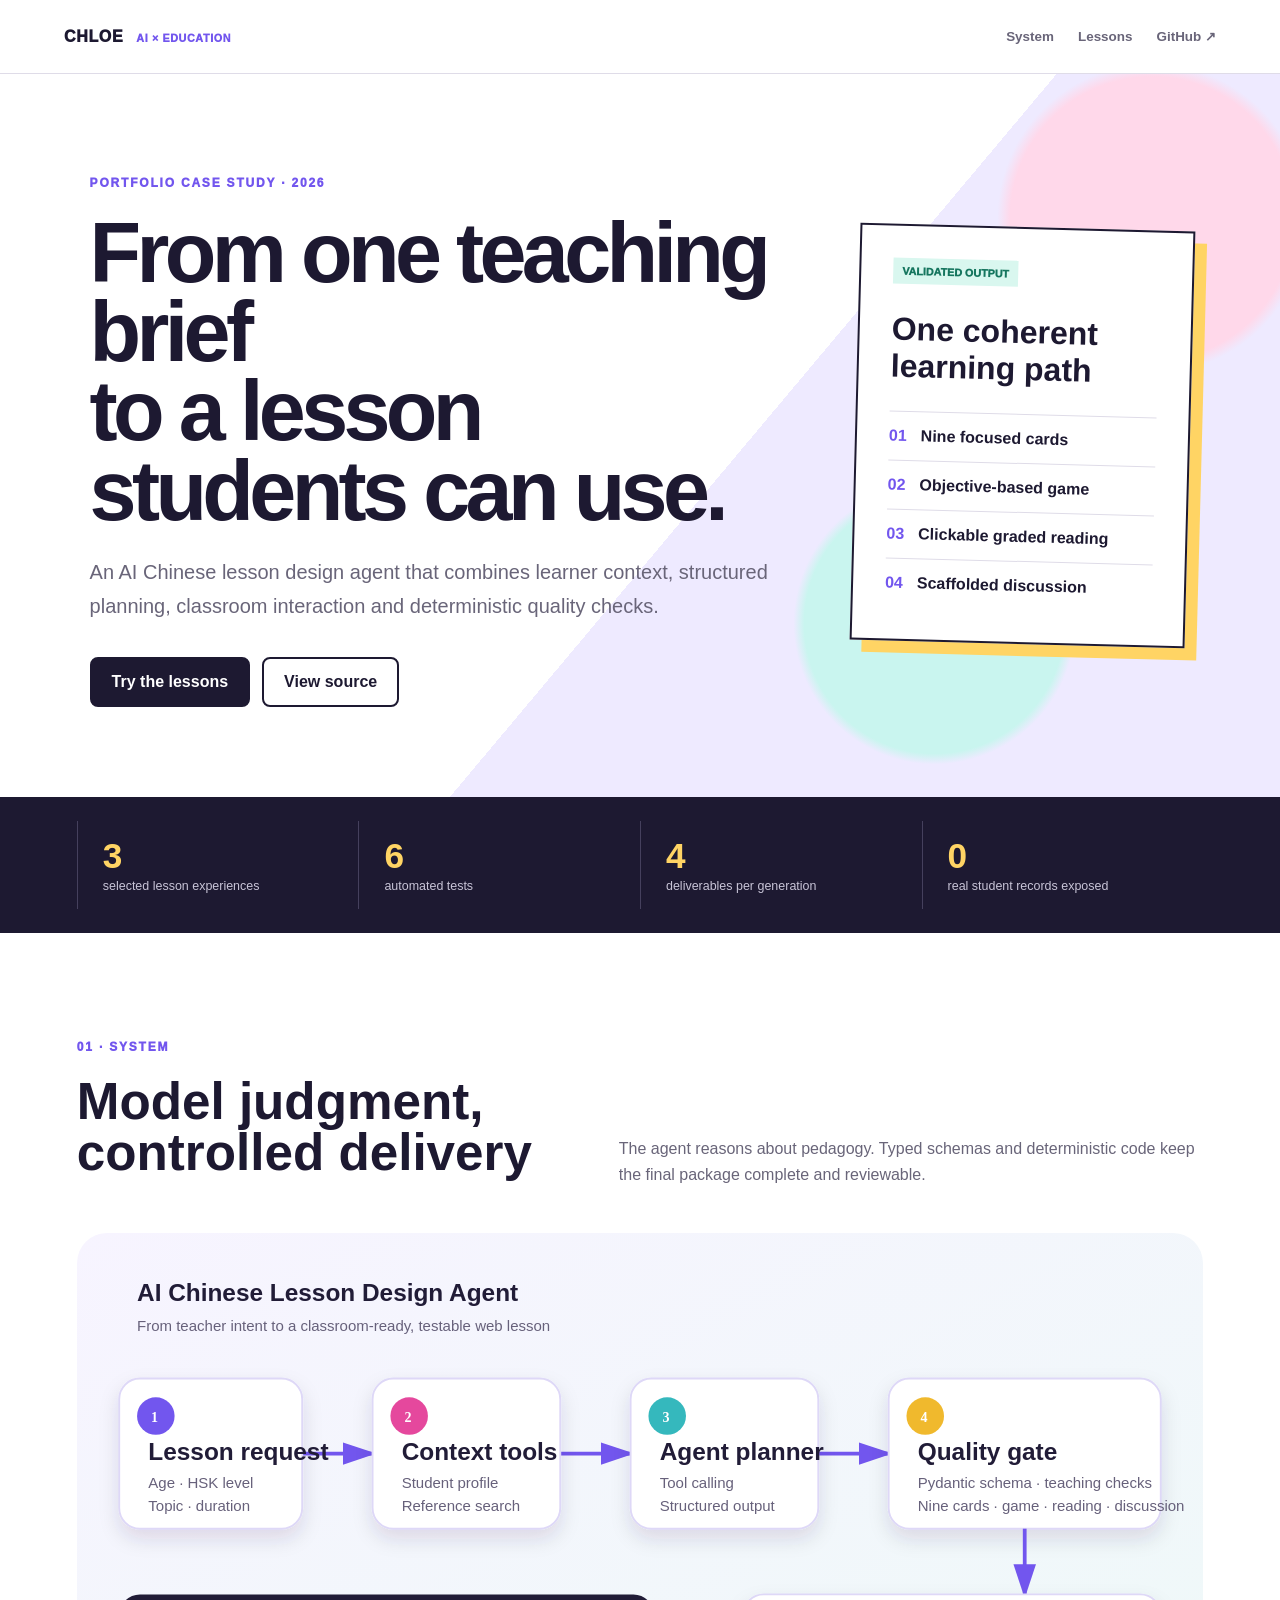
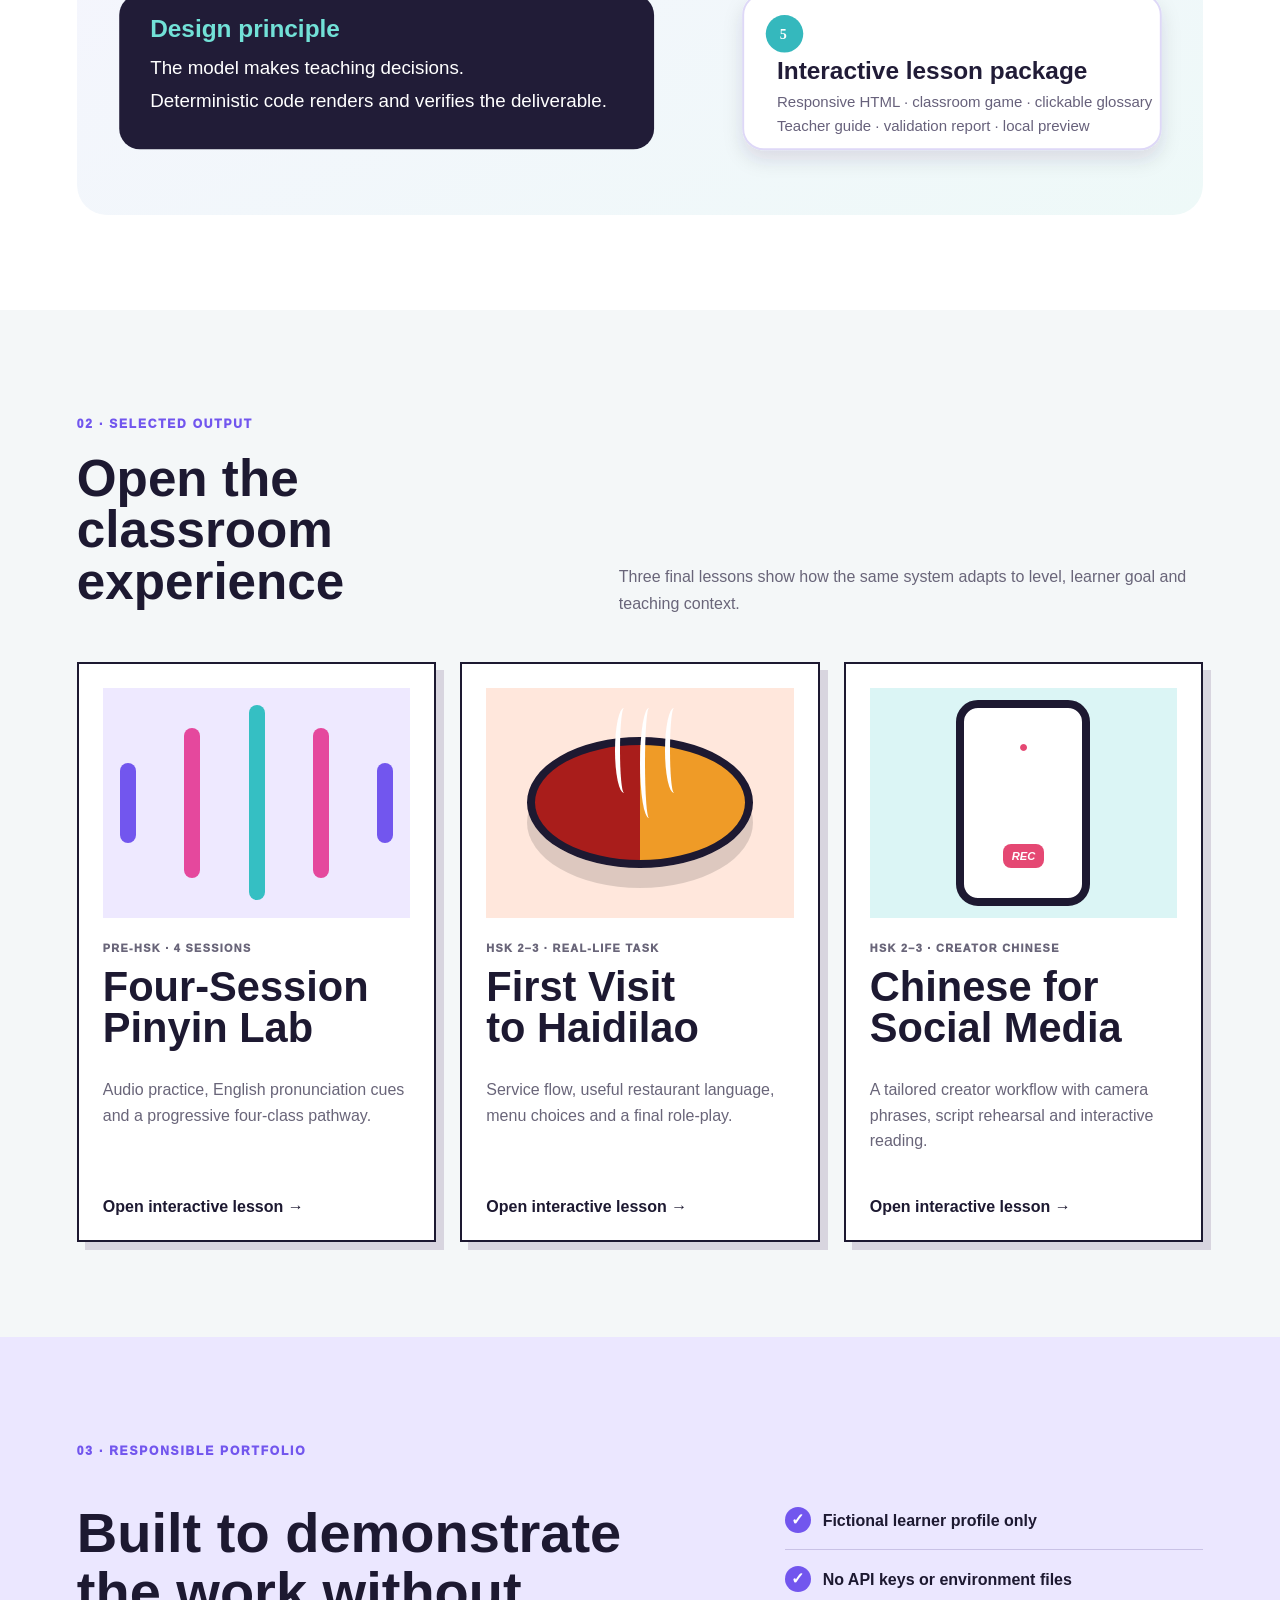
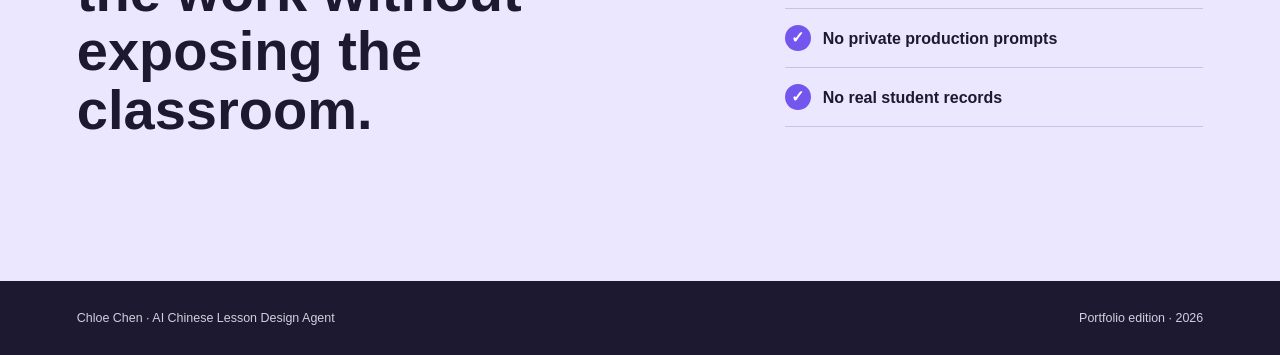
==== index.html @ 4229c824 "Create public AI teaching agent portfolio" ====
<!doctype html>
<html lang="en">
<head>
  <meta charset="utf-8">
  <meta name="viewport" content="width=device-width,initial-scale=1">
  <meta name="description" content="Portfolio for Chloe's AI Chinese Lesson Design Agent">
  <title>Chloe · AI Chinese Lesson Design Agent</title>
  <link rel="stylesheet" href="portfolio.css">
</head>
<body>
  <header class="topbar">
    <a class="brand" href="#top">CHLOE <span>AI × EDUCATION</span></a>
    <nav><a href="#system">System</a><a href="#lessons">Lessons</a><a href="https://github.com/chloe6723/chloe-ai-teaching-agent-portfolio">GitHub ↗</a></nav>
  </header>
  <main id="top">
    <section class="hero">
      <div class="hero-copy">
        <p class="eyebrow">PORTFOLIO CASE STUDY · 2026</p>
        <h1>From one teaching brief<br>to a lesson students can use.</h1>
        <p class="lede">An AI Chinese lesson design agent that combines learner context, structured planning, classroom interaction and deterministic quality checks.</p>
        <div class="actions"><a class="primary" href="#lessons">Try the lessons</a><a class="secondary" href="https://github.com/chloe6723/chloe-ai-teaching-agent-portfolio">View source</a></div>
      </div>
      <aside class="hero-card">
        <span class="status">VALIDATED OUTPUT</span>
        <h2>One coherent learning path</h2>
        <ol><li><b>01</b>Nine focused cards</li><li><b>02</b>Objective-based game</li><li><b>03</b>Clickable graded reading</li><li><b>04</b>Scaffolded discussion</li></ol>
      </aside>
    </section>

    <section class="metrics" aria-label="Project highlights">
      <article><strong>3</strong><span>selected lesson experiences</span></article>
      <article><strong>6</strong><span>automated tests</span></article>
      <article><strong>4</strong><span>deliverables per generation</span></article>
      <article><strong>0</strong><span>real student records exposed</span></article>
    </section>

    <section id="system" class="section system">
      <div class="section-heading"><p>01 · SYSTEM</p><h2>Model judgment, controlled delivery</h2><span>The agent reasons about pedagogy. Typed schemas and deterministic code keep the final package complete and reviewable.</span></div>
      <img src="docs/architecture.svg" alt="Architecture diagram showing request, context tools, agent planner, quality gate and lesson package">
    </section>

    <section id="lessons" class="section">
      <div class="section-heading"><p>02 · SELECTED OUTPUT</p><h2>Open the classroom experience</h2><span>Three final lessons show how the same system adapts to level, learner goal and teaching context.</span></div>
      <div class="lesson-grid">
        <a class="lesson purple" href="lessons/00-pre-hsk/pinyin-four-courses/index.html">
          <div class="visual sound"><i></i><i></i><i></i><i></i><i></i></div>
          <span>PRE-HSK · 4 SESSIONS</span><h3>Four-Session<br>Pinyin Lab</h3><p>Audio practice, English pronunciation cues and a progressive four-class pathway.</p><b>Open interactive lesson →</b>
        </a>
        <a class="lesson red" href="lessons/04-hsk2-3/haidilao-restaurant/index.html">
          <div class="visual pot"><i></i><i></i><i></i></div>
          <span>HSK 2–3 · REAL-LIFE TASK</span><h3>First Visit<br>to Haidilao</h3><p>Service flow, useful restaurant language, menu choices and a final role-play.</p><b>Open interactive lesson →</b>
        </a>
        <a class="lesson blue" href="lessons/04-hsk2-3/social-media-creator/index.html">
          <div class="visual phone"><i>●</i><em>REC</em></div>
          <span>HSK 2–3 · CREATOR CHINESE</span><h3>Chinese for<br>Social Media</h3><p>A tailored creator workflow with camera phrases, script rehearsal and interactive reading.</p><b>Open interactive lesson →</b>
        </a>
      </div>
    </section>

    <section class="section privacy">
      <div><p>03 · RESPONSIBLE PORTFOLIO</p><h2>Built to demonstrate the work without exposing the classroom.</h2></div>
      <ul><li>Fictional learner profile only</li><li>No API keys or environment files</li><li>No private production prompts</li><li>No real student records</li></ul>
    </section>
  </main>
  <footer><span>Chloe Chen · AI Chinese Lesson Design Agent</span><span>Portfolio edition · 2026</span></footer>
</body>
</html>
---- portfolio.css ----
:root{--ink:#1d1931;--muted:#696579;--paper:#fff;--bg:#f4f7f8;--purple:#7256ee;--pink:#e5489d;--cyan:#35bfc3;--yellow:#ffd464;--red:#db3a31;--line:#dfdce8}*{box-sizing:border-box}html{scroll-behavior:smooth}body{margin:0;background:var(--bg);color:var(--ink);font-family:Inter,"Avenir Next","PingFang SC",Arial,sans-serif}.topbar{height:74px;padding:0 clamp(22px,5vw,76px);display:flex;align-items:center;justify-content:space-between;background:#fff;border-bottom:1px solid var(--line);position:sticky;top:0;z-index:20}.brand{font-weight:1000;text-decoration:none;color:var(--ink);letter-spacing:.04em}.brand span{margin-left:8px;color:var(--purple);font-size:.67rem}.topbar nav{display:flex;gap:24px}.topbar nav a{color:var(--muted);text-decoration:none;font-size:.84rem;font-weight:800}.hero{min-height:650px;padding:90px clamp(24px,7vw,110px);display:grid;grid-template-columns:1.35fr .65fr;gap:70px;align-items:center;background:radial-gradient(circle at 90% 20%,#ffd8ea 0 11%,transparent 12%),radial-gradient(circle at 73% 76%,#c9f5ef 0 12%,transparent 13%),linear-gradient(130deg,#fff 0 56%,#eeeaff 56%)}.eyebrow,.section-heading>p,.privacy p{color:var(--purple);letter-spacing:.15em;font-size:.75rem;font-weight:1000}.hero h1{max-width:900px;margin:.28em 0;font-size:clamp(3.3rem,6.6vw,7.3rem);line-height:.94;letter-spacing:-.055em}.lede{max-width:760px;font-size:1.25rem;line-height:1.7;color:var(--muted)}.actions{display:flex;gap:12px;margin-top:34px}.actions a{padding:14px 20px;border:2px solid var(--ink);border-radius:8px;text-decoration:none;font-weight:900}.primary{background:var(--ink);color:#fff}.secondary{background:#fff;color:var(--ink)}.hero-card{background:#fff;padding:32px;border:2px solid var(--ink);box-shadow:12px 12px 0 var(--yellow);transform:rotate(1.5deg)}.status{display:inline-block;padding:7px 9px;background:#d9f7ef;color:#16765f;font-size:.67rem;font-weight:1000}.hero-card h2{font-size:2rem}.hero-card ol{list-style:none;padding:0;margin:24px 0 0}.hero-card li{display:flex;gap:14px;padding:15px 0;border-top:1px solid var(--line);font-weight:800}.hero-card li b{color:var(--purple)}.metrics{display:grid;grid-template-columns:repeat(4,1fr);background:var(--ink);color:#fff;padding:24px clamp(22px,6vw,90px)}.metrics article{padding:15px 25px;border-left:1px solid #45405d}.metrics strong{display:block;font-size:2.2rem;color:var(--yellow)}.metrics span{font-size:.78rem;color:#c8c4d7}.section{padding:95px clamp(22px,6vw,90px)}.section-heading{display:grid;grid-template-columns:1fr 1.2fr;gap:0 55px;margin-bottom:45px}.section-heading p{grid-column:1/-1}.section-heading h2{font-size:clamp(2.4rem,4vw,4.5rem);line-height:1;margin:10px 0}.section-heading span{align-self:end;color:var(--muted);line-height:1.65}.system{background:#fff}.system>img{display:block;width:min(1200px,100%);margin:auto;border-radius:28px}.lesson-grid{display:grid;grid-template-columns:repeat(3,1fr);gap:24px}.lesson{min-height:580px;padding:24px;display:flex;flex-direction:column;background:#fff;border:2px solid var(--ink);text-decoration:none;color:var(--ink);box-shadow:8px 8px 0 #d8d5df;transition:.2s}.lesson:hover{transform:translate(-4px,-4px);box-shadow:12px 12px 0 var(--yellow)}.lesson>span{margin-top:24px;color:var(--muted);font-size:.68rem;font-weight:1000;letter-spacing:.12em}.lesson h3{font-size:2.6rem;line-height:1;margin:12px 0}.lesson p{color:var(--muted);line-height:1.6}.lesson>b{margin-top:auto}.visual{height:230px;position:relative;display:grid;place-items:center;overflow:hidden}.purple .visual{background:#eee9ff}.red .visual{background:#ffe7dc}.blue .visual{background:#dbf5f5}.sound{grid-auto-flow:column;gap:13px}.sound i{display:block;width:16px;height:80px;border-radius:20px;background:var(--purple)}.sound i:nth-child(2),.sound i:nth-child(4){height:150px;background:var(--pink)}.sound i:nth-child(3){height:195px;background:var(--cyan)}.pot:before{content:"";width:210px;height:115px;border:8px solid var(--ink);border-radius:50%;background:linear-gradient(90deg,#a91d1b 50%,#ef9b27 50%);box-shadow:0 20px 0 #0002}.pot i{position:absolute;width:18px;height:85px;border-left:5px solid #fff;border-radius:50%;top:20px}.pot i:nth-child(1){left:42%}.pot i:nth-child(2){left:50%;height:110px}.pot i:nth-child(3){left:58%}.phone:before{content:"";width:118px;height:190px;border:8px solid var(--ink);border-radius:22px;background:#fff}.phone i{position:absolute;top:50px;color:#e54873}.phone em{position:absolute;bottom:50px;background:#e54873;color:#fff;padding:6px 9px;border-radius:8px;font-size:.7rem;font-weight:900}.privacy{display:grid;grid-template-columns:1.2fr .8fr;gap:80px;background:#ebe7ff}.privacy h2{font-size:3.5rem;line-height:1.05}.privacy ul{align-self:center;list-style:none;padding:0}.privacy li{padding:16px 0;border-bottom:1px solid #c9c2e6;font-weight:800}.privacy li:before{content:"✓";display:inline-grid;place-items:center;width:26px;height:26px;margin-right:12px;border-radius:50%;background:var(--purple);color:#fff}footer{display:flex;justify-content:space-between;padding:30px clamp(22px,6vw,90px);background:var(--ink);color:#d3cfdf;font-size:.78rem}@media(max-width:900px){.hero{grid-template-columns:1fr}.metrics{grid-template-columns:repeat(2,1fr)}.section-heading,.privacy{grid-template-columns:1fr}.lesson-grid{grid-template-columns:1fr}.lesson{min-height:500px}.topbar nav a:not(:last-child){display:none}}@media(max-width:560px){.hero{padding-top:55px}.hero h1{font-size:3.5rem}.metrics{grid-template-columns:1fr}.topbar .brand span{display:none}.section{padding:70px 16px}.privacy h2{font-size:2.6rem}footer{display:grid;gap:8px}}
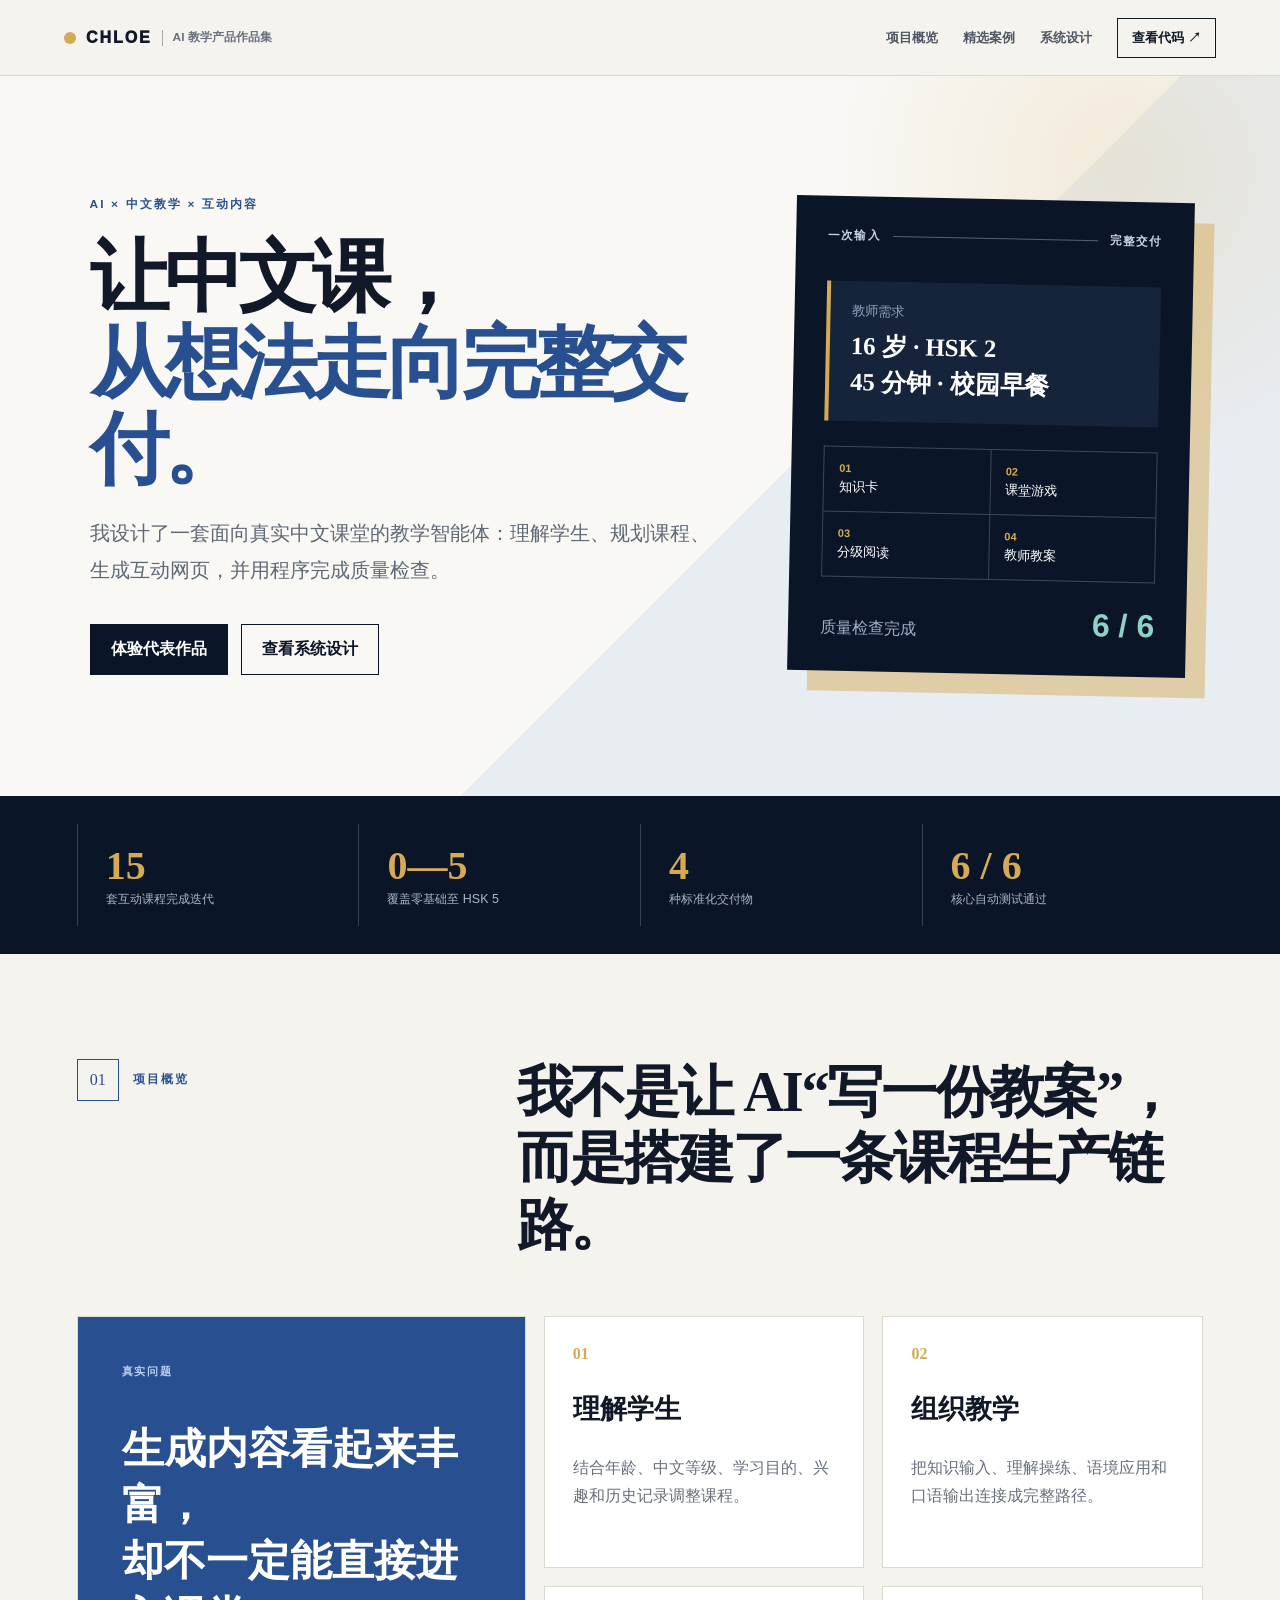
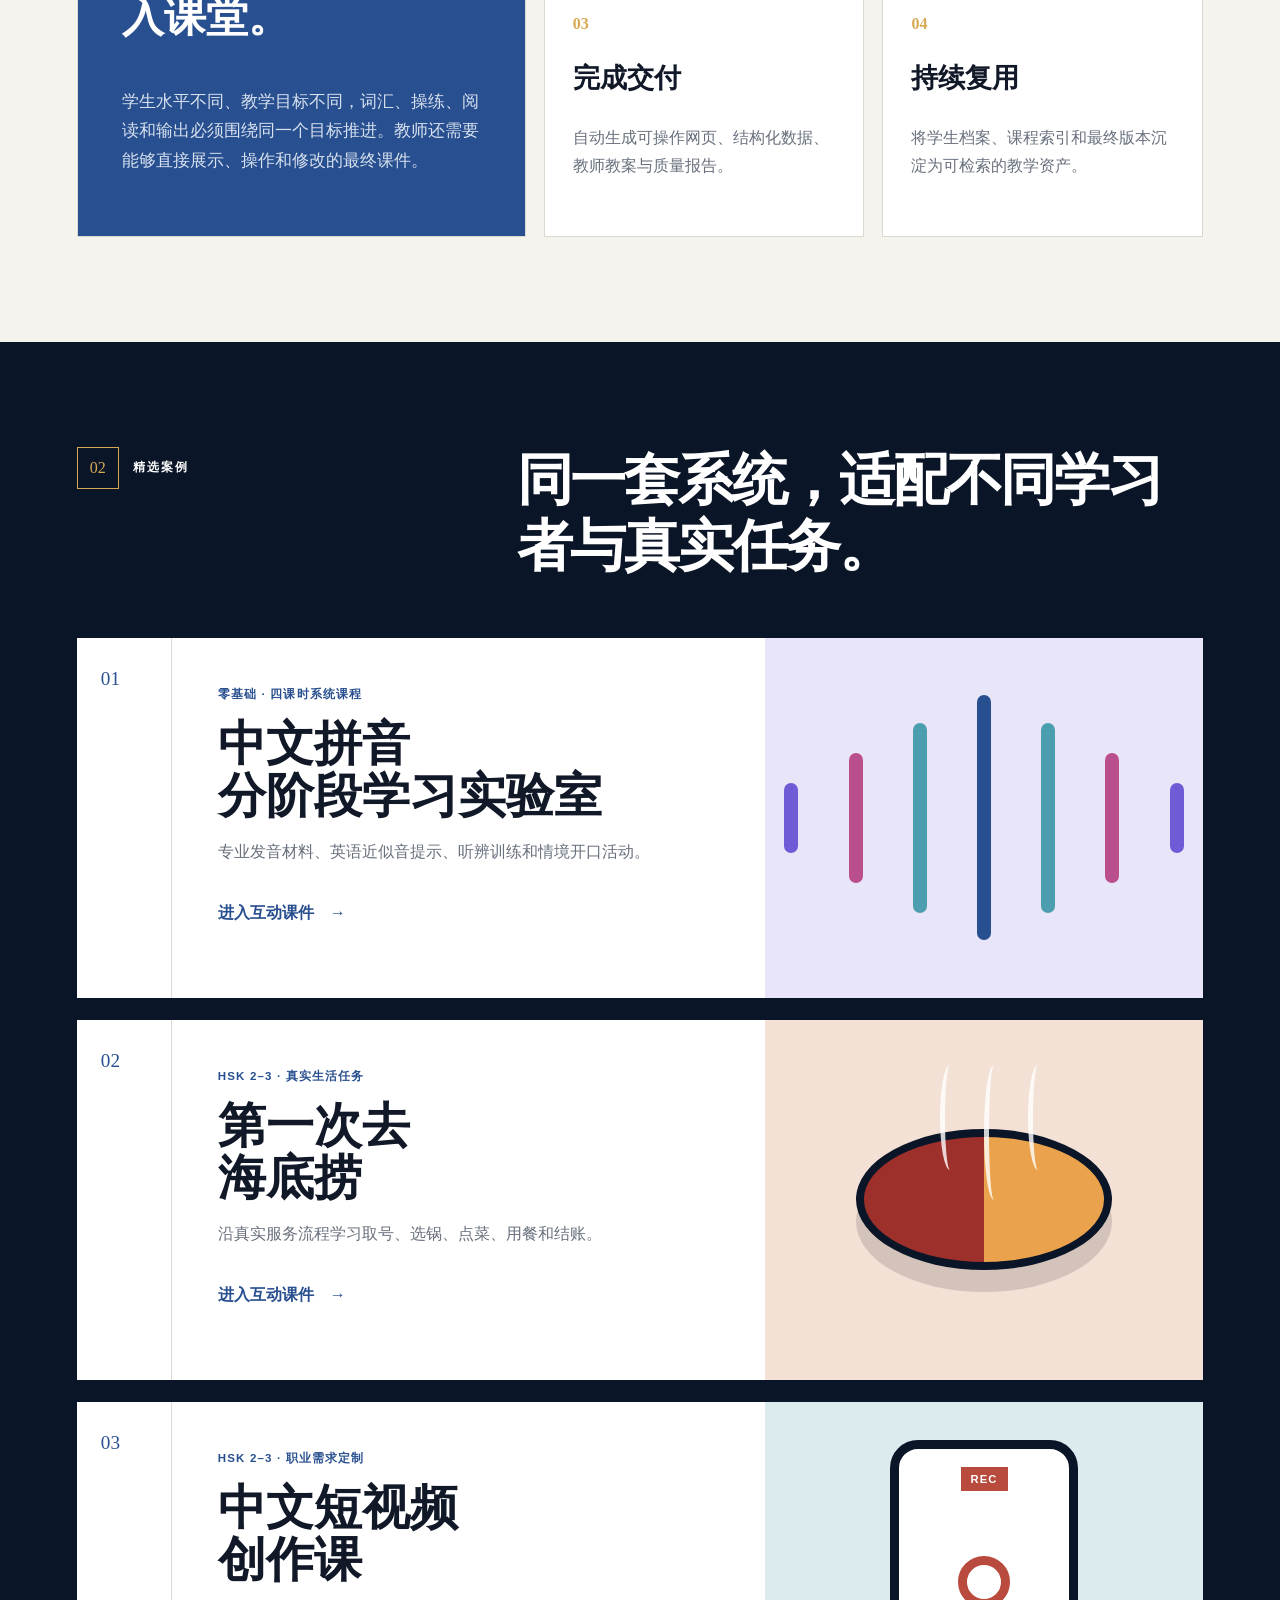
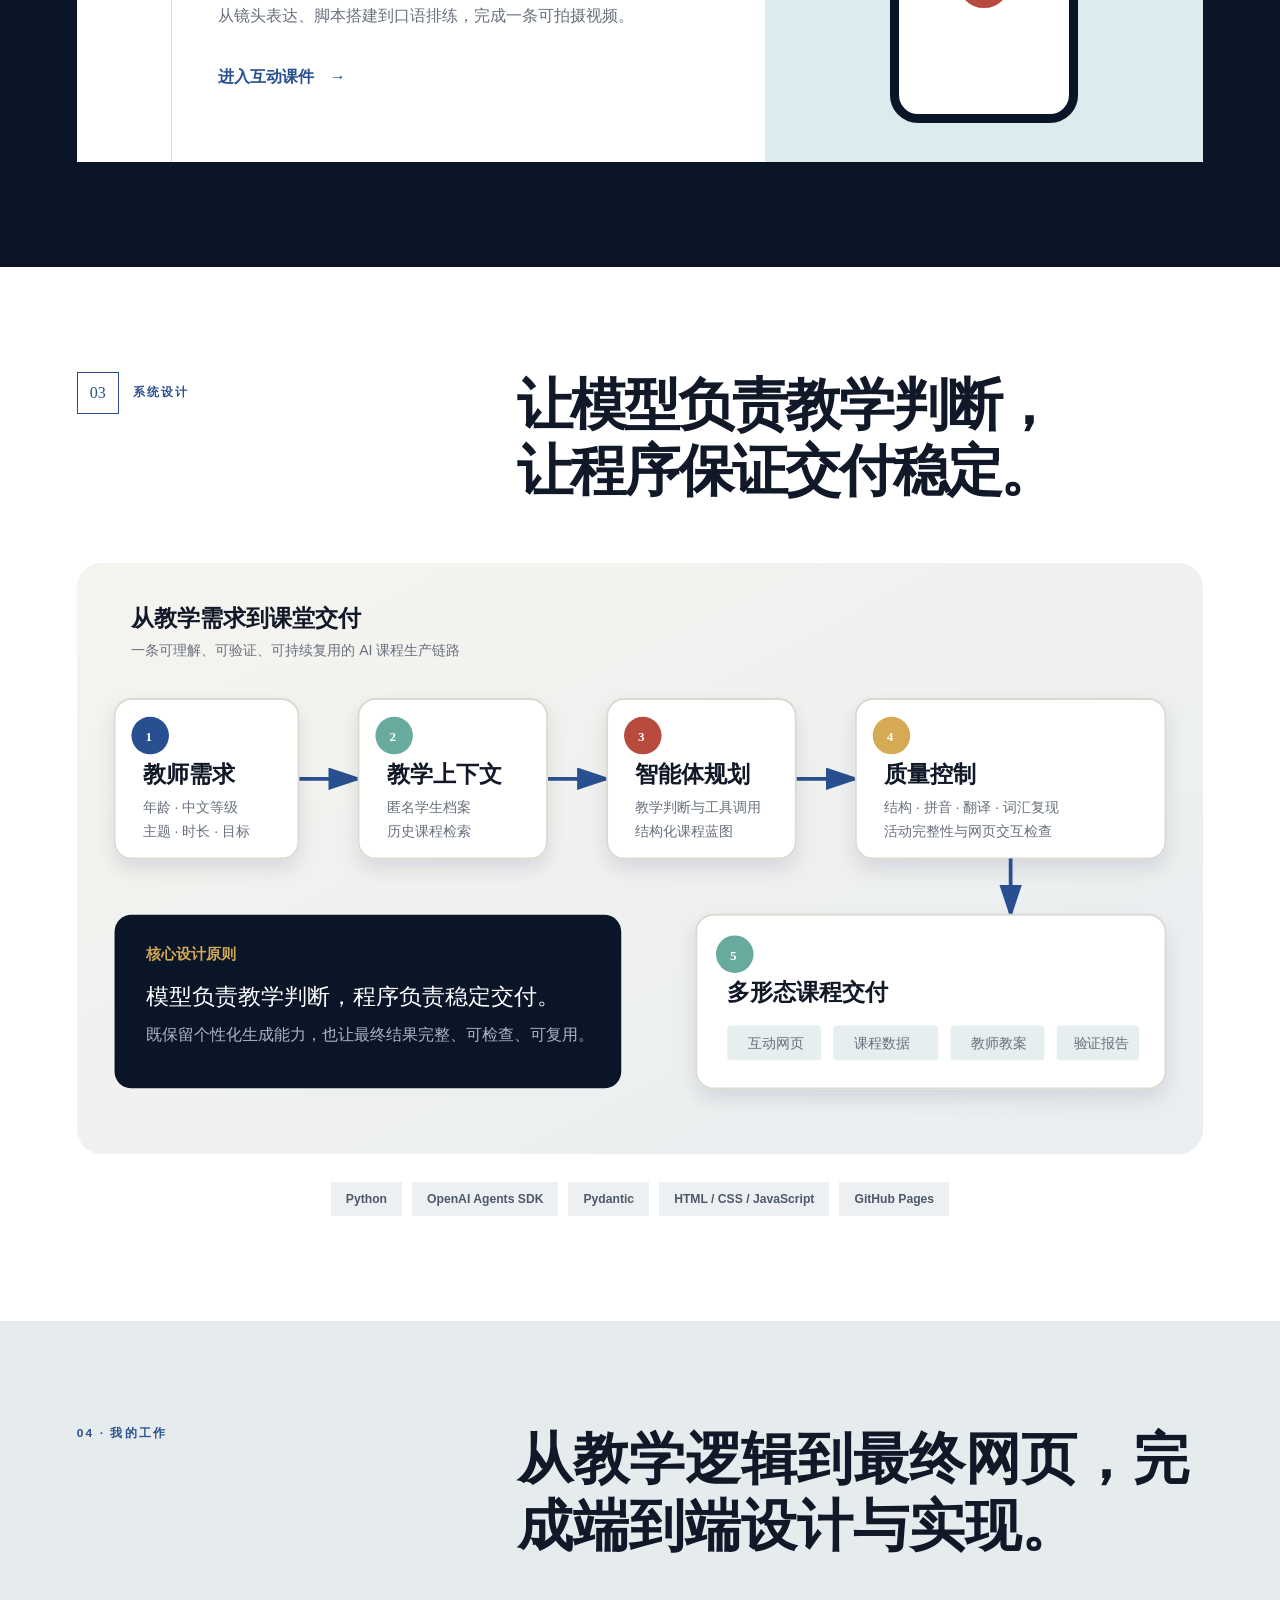
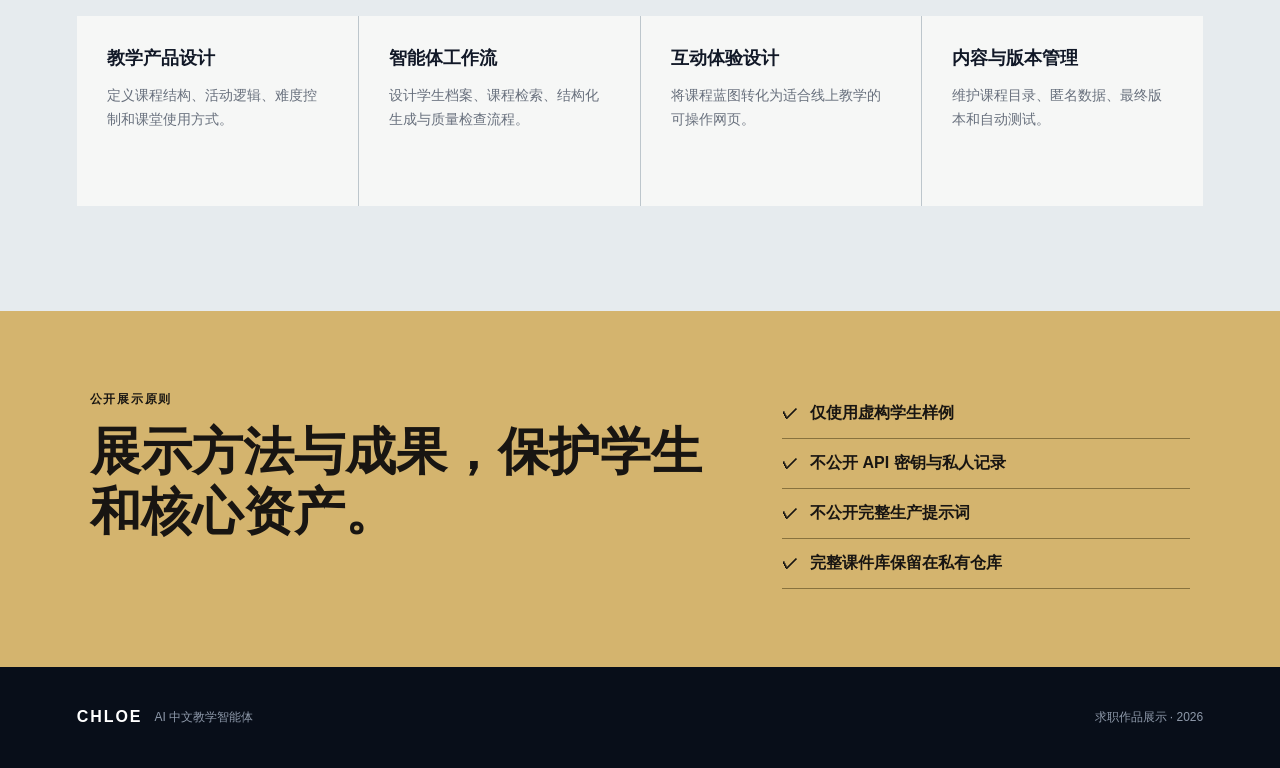
==== commit 8116953b: "Reframe portfolio for Chinese recruiting" ====
--- a/index.html
+++ b/index.html
@@ -1,67 +1,124 @@
 <!doctype html>
-<html lang="en">
+<html lang="zh-CN">
 <head>
   <meta charset="utf-8">
   <meta name="viewport" content="width=device-width,initial-scale=1">
-  <meta name="description" content="Portfolio for Chloe's AI Chinese Lesson Design Agent">
-  <title>Chloe · AI Chinese Lesson Design Agent</title>
+  <meta name="description" content="Chloe 的 AI 中文教学智能体求职作品集">
+  <title>AI 中文教学智能体｜Chloe 项目作品集</title>
   <link rel="stylesheet" href="portfolio.css">
 </head>
 <body>
   <header class="topbar">
-    <a class="brand" href="#top">CHLOE <span>AI × EDUCATION</span></a>
-    <nav><a href="#system">System</a><a href="#lessons">Lessons</a><a href="https://github.com/chloe6723/chloe-ai-teaching-agent-portfolio">GitHub ↗</a></nav>
+    <a class="brand" href="#top"><i></i><span>CHLOE</span><b>AI 教学产品作品集</b></a>
+    <nav>
+      <a href="#overview">项目概览</a>
+      <a href="#cases">精选案例</a>
+      <a href="#system">系统设计</a>
+      <a class="github" href="https://github.com/chloe6723/chloe-ai-teaching-agent-portfolio">查看代码 ↗</a>
+    </nav>
   </header>
+
   <main id="top">
     <section class="hero">
       <div class="hero-copy">
-        <p class="eyebrow">PORTFOLIO CASE STUDY · 2026</p>
-        <h1>From one teaching brief<br>to a lesson students can use.</h1>
-        <p class="lede">An AI Chinese lesson design agent that combines learner context, structured planning, classroom interaction and deterministic quality checks.</p>
-        <div class="actions"><a class="primary" href="#lessons">Try the lessons</a><a class="secondary" href="https://github.com/chloe6723/chloe-ai-teaching-agent-portfolio">View source</a></div>
+        <p class="overline">AI × 中文教学 × 互动内容</p>
+        <h1>让中文课，<br><em>从想法走向完整交付。</em></h1>
+        <p class="lead">我设计了一套面向真实中文课堂的教学智能体：理解学生、规划课程、生成互动网页，并用程序完成质量检查。</p>
+        <div class="hero-actions">
+          <a class="primary" href="#cases">体验代表作品</a>
+          <a class="secondary" href="#system">查看系统设计</a>
+        </div>
       </div>
-      <aside class="hero-card">
-        <span class="status">VALIDATED OUTPUT</span>
-        <h2>One coherent learning path</h2>
-        <ol><li><b>01</b>Nine focused cards</li><li><b>02</b>Objective-based game</li><li><b>03</b>Clickable graded reading</li><li><b>04</b>Scaffolded discussion</li></ol>
-      </aside>
+      <div class="hero-showcase" aria-label="课程生成成果">
+        <div class="showcase-head"><span>一次输入</span><i></i><span>完整交付</span></div>
+        <div class="brief">
+          <small>教师需求</small>
+          <strong>16 岁 · HSK 2<br>45 分钟 · 校园早餐</strong>
+        </div>
+        <div class="delivery-grid">
+          <span><b>01</b>知识卡</span><span><b>02</b>课堂游戏</span>
+          <span><b>03</b>分级阅读</span><span><b>04</b>教师教案</span>
+        </div>
+        <div class="quality"><span>质量检查完成</span><b>6 / 6</b></div>
+      </div>
     </section>
 
-    <section class="metrics" aria-label="Project highlights">
-      <article><strong>3</strong><span>selected lesson experiences</span></article>
-      <article><strong>6</strong><span>automated tests</span></article>
-      <article><strong>4</strong><span>deliverables per generation</span></article>
-      <article><strong>0</strong><span>real student records exposed</span></article>
+    <section class="impact" aria-label="项目成果">
+      <article><strong>15</strong><span>套互动课程完成迭代</span></article>
+      <article><strong>0—5</strong><span>覆盖零基础至 HSK 5</span></article>
+      <article><strong>4</strong><span>种标准化交付物</span></article>
+      <article><strong>6 / 6</strong><span>核心自动测试通过</span></article>
     </section>
 
-    <section id="system" class="section system">
-      <div class="section-heading"><p>01 · SYSTEM</p><h2>Model judgment, controlled delivery</h2><span>The agent reasons about pedagogy. Typed schemas and deterministic code keep the final package complete and reviewable.</span></div>
-      <img src="docs/architecture.svg" alt="Architecture diagram showing request, context tools, agent planner, quality gate and lesson package">
+    <section id="overview" class="section overview">
+      <header class="section-head">
+        <div><span>01</span><p>项目概览</p></div>
+        <h2>我不是让 AI“写一份教案”，<br>而是搭建了一条课程生产链路。</h2>
+      </header>
+      <div class="problem-grid">
+        <article class="problem-main">
+          <span>真实问题</span>
+          <h3>生成内容看起来丰富，<br>却不一定能直接进入课堂。</h3>
+          <p>学生水平不同、教学目标不同，词汇、操练、阅读和输出必须围绕同一个目标推进。教师还需要能够直接展示、操作和修改的最终课件。</p>
+        </article>
+        <article><b>01</b><h3>理解学生</h3><p>结合年龄、中文等级、学习目的、兴趣和历史记录调整课程。</p></article>
+        <article><b>02</b><h3>组织教学</h3><p>把知识输入、理解操练、语境应用和口语输出连接成完整路径。</p></article>
+        <article><b>03</b><h3>完成交付</h3><p>自动生成可操作网页、结构化数据、教师教案与质量报告。</p></article>
+        <article><b>04</b><h3>持续复用</h3><p>将学生档案、课程索引和最终版本沉淀为可检索的教学资产。</p></article>
+      </div>
     </section>
 
-    <section id="lessons" class="section">
-      <div class="section-heading"><p>02 · SELECTED OUTPUT</p><h2>Open the classroom experience</h2><span>Three final lessons show how the same system adapts to level, learner goal and teaching context.</span></div>
-      <div class="lesson-grid">
-        <a class="lesson purple" href="lessons/00-pre-hsk/pinyin-four-courses/index.html">
-          <div class="visual sound"><i></i><i></i><i></i><i></i><i></i></div>
-          <span>PRE-HSK · 4 SESSIONS</span><h3>Four-Session<br>Pinyin Lab</h3><p>Audio practice, English pronunciation cues and a progressive four-class pathway.</p><b>Open interactive lesson →</b>
+    <section id="cases" class="section cases">
+      <header class="section-head light">
+        <div><span>02</span><p>精选案例</p></div>
+        <h2>同一套系统，适配不同学习者与真实任务。</h2>
+      </header>
+      <div class="case-list">
+        <a class="case-card pinyin" href="lessons/00-pre-hsk/pinyin-four-courses/index.html">
+          <div class="case-no">01</div>
+          <div class="case-copy"><span>零基础 · 四课时系统课程</span><h3>中文拼音<br>分阶段学习实验室</h3><p>专业发音材料、英语近似音提示、听辨训练和情境开口活动。</p><b>进入互动课件　→</b></div>
+          <div class="case-art waves"><i></i><i></i><i></i><i></i><i></i><i></i><i></i></div>
         </a>
-        <a class="lesson red" href="lessons/04-hsk2-3/haidilao-restaurant/index.html">
-          <div class="visual pot"><i></i><i></i><i></i></div>
-          <span>HSK 2–3 · REAL-LIFE TASK</span><h3>First Visit<br>to Haidilao</h3><p>Service flow, useful restaurant language, menu choices and a final role-play.</p><b>Open interactive lesson →</b>
+        <a class="case-card hotpot" href="lessons/04-hsk2-3/haidilao-restaurant/index.html">
+          <div class="case-no">02</div>
+          <div class="case-copy"><span>HSK 2–3 · 真实生活任务</span><h3>第一次去<br>海底捞</h3><p>沿真实服务流程学习取号、选锅、点菜、用餐和结账。</p><b>进入互动课件　→</b></div>
+          <div class="case-art bowl"><i></i><i></i><i></i></div>
         </a>
-        <a class="lesson blue" href="lessons/04-hsk2-3/social-media-creator/index.html">
-          <div class="visual phone"><i>●</i><em>REC</em></div>
-          <span>HSK 2–3 · CREATOR CHINESE</span><h3>Chinese for<br>Social Media</h3><p>A tailored creator workflow with camera phrases, script rehearsal and interactive reading.</p><b>Open interactive lesson →</b>
+        <a class="case-card creator" href="lessons/04-hsk2-3/social-media-creator/index.html">
+          <div class="case-no">03</div>
+          <div class="case-copy"><span>HSK 2–3 · 职业需求定制</span><h3>中文短视频<br>创作课</h3><p>从镜头表达、脚本搭建到口语排练，完成一条可拍摄视频。</p><b>进入互动课件　→</b></div>
+          <div class="case-art camera"><span>REC</span><i></i></div>
         </a>
       </div>
     </section>
 
-    <section class="section privacy">
-      <div><p>03 · RESPONSIBLE PORTFOLIO</p><h2>Built to demonstrate the work without exposing the classroom.</h2></div>
-      <ul><li>Fictional learner profile only</li><li>No API keys or environment files</li><li>No private production prompts</li><li>No real student records</li></ul>
+    <section id="system" class="section system">
+      <header class="section-head">
+        <div><span>03</span><p>系统设计</p></div>
+        <h2>让模型负责教学判断，<br>让程序保证交付稳定。</h2>
+      </header>
+      <img src="docs/architecture.svg" alt="AI 中文教学智能体系统架构图">
+      <div class="tech-row">
+        <span>Python</span><span>OpenAI Agents SDK</span><span>Pydantic</span><span>HTML / CSS / JavaScript</span><span>GitHub Pages</span>
+      </div>
+    </section>
+
+    <section class="section role">
+      <header><span>04 · 我的工作</span><h2>从教学逻辑到最终网页，完成端到端设计与实现。</h2></header>
+      <div class="role-grid">
+        <article><b>教学产品设计</b><p>定义课程结构、活动逻辑、难度控制和课堂使用方式。</p></article>
+        <article><b>智能体工作流</b><p>设计学生档案、课程检索、结构化生成与质量检查流程。</p></article>
+        <article><b>互动体验设计</b><p>将课程蓝图转化为适合线上教学的可操作网页。</p></article>
+        <article><b>内容与版本管理</b><p>维护课程目录、匿名数据、最终版本和自动测试。</p></article>
+      </div>
+    </section>
+
+    <section class="privacy">
+      <div><span>公开展示原则</span><h2>展示方法与成果，保护学生和核心资产。</h2></div>
+      <ul><li>仅使用虚构学生样例</li><li>不公开 API 密钥与私人记录</li><li>不公开完整生产提示词</li><li>完整课件库保留在私有仓库</li></ul>
     </section>
   </main>
-  <footer><span>Chloe Chen · AI Chinese Lesson Design Agent</span><span>Portfolio edition · 2026</span></footer>
+
+  <footer><div><b>CHLOE</b><span>AI 中文教学智能体</span></div><p>求职作品展示 · 2026</p></footer>
 </body>
 </html>
--- a/portfolio.css
+++ b/portfolio.css
@@ -1 +1 @@
-:root{--ink:#1d1931;--muted:#696579;--paper:#fff;--bg:#f4f7f8;--purple:#7256ee;--pink:#e5489d;--cyan:#35bfc3;--yellow:#ffd464;--red:#db3a31;--line:#dfdce8}*{box-sizing:border-box}html{scroll-behavior:smooth}body{margin:0;background:var(--bg);color:var(--ink);font-family:Inter,"Avenir Next","PingFang SC",Arial,sans-serif}.topbar{height:74px;padding:0 clamp(22px,5vw,76px);display:flex;align-items:center;justify-content:space-between;background:#fff;border-bottom:1px solid var(--line);position:sticky;top:0;z-index:20}.brand{font-weight:1000;text-decoration:none;color:var(--ink);letter-spacing:.04em}.brand span{margin-left:8px;color:var(--purple);font-size:.67rem}.topbar nav{display:flex;gap:24px}.topbar nav a{color:var(--muted);text-decoration:none;font-size:.84rem;font-weight:800}.hero{min-height:650px;padding:90px clamp(24px,7vw,110px);display:grid;grid-template-columns:1.35fr .65fr;gap:70px;align-items:center;background:radial-gradient(circle at 90% 20%,#ffd8ea 0 11%,transparent 12%),radial-gradient(circle at 73% 76%,#c9f5ef 0 12%,transparent 13%),linear-gradient(130deg,#fff 0 56%,#eeeaff 56%)}.eyebrow,.section-heading>p,.privacy p{color:var(--purple);letter-spacing:.15em;font-size:.75rem;font-weight:1000}.hero h1{max-width:900px;margin:.28em 0;font-size:clamp(3.3rem,6.6vw,7.3rem);line-height:.94;letter-spacing:-.055em}.lede{max-width:760px;font-size:1.25rem;line-height:1.7;color:var(--muted)}.actions{display:flex;gap:12px;margin-top:34px}.actions a{padding:14px 20px;border:2px solid var(--ink);border-radius:8px;text-decoration:none;font-weight:900}.primary{background:var(--ink);color:#fff}.secondary{background:#fff;color:var(--ink)}.hero-card{background:#fff;padding:32px;border:2px solid var(--ink);box-shadow:12px 12px 0 var(--yellow);transform:rotate(1.5deg)}.status{display:inline-block;padding:7px 9px;background:#d9f7ef;color:#16765f;font-size:.67rem;font-weight:1000}.hero-card h2{font-size:2rem}.hero-card ol{list-style:none;padding:0;margin:24px 0 0}.hero-card li{display:flex;gap:14px;padding:15px 0;border-top:1px solid var(--line);font-weight:800}.hero-card li b{color:var(--purple)}.metrics{display:grid;grid-template-columns:repeat(4,1fr);background:var(--ink);color:#fff;padding:24px clamp(22px,6vw,90px)}.metrics article{padding:15px 25px;border-left:1px solid #45405d}.metrics strong{display:block;font-size:2.2rem;color:var(--yellow)}.metrics span{font-size:.78rem;color:#c8c4d7}.section{padding:95px clamp(22px,6vw,90px)}.section-heading{display:grid;grid-template-columns:1fr 1.2fr;gap:0 55px;margin-bottom:45px}.section-heading p{grid-column:1/-1}.section-heading h2{font-size:clamp(2.4rem,4vw,4.5rem);line-height:1;margin:10px 0}.section-heading span{align-self:end;color:var(--muted);line-height:1.65}.system{background:#fff}.system>img{display:block;width:min(1200px,100%);margin:auto;border-radius:28px}.lesson-grid{display:grid;grid-template-columns:repeat(3,1fr);gap:24px}.lesson{min-height:580px;padding:24px;display:flex;flex-direction:column;background:#fff;border:2px solid var(--ink);text-decoration:none;color:var(--ink);box-shadow:8px 8px 0 #d8d5df;transition:.2s}.lesson:hover{transform:translate(-4px,-4px);box-shadow:12px 12px 0 var(--yellow)}.lesson>span{margin-top:24px;color:var(--muted);font-size:.68rem;font-weight:1000;letter-spacing:.12em}.lesson h3{font-size:2.6rem;line-height:1;margin:12px 0}.lesson p{color:var(--muted);line-height:1.6}.lesson>b{margin-top:auto}.visual{height:230px;position:relative;display:grid;place-items:center;overflow:hidden}.purple .visual{background:#eee9ff}.red .visual{background:#ffe7dc}.blue .visual{background:#dbf5f5}.sound{grid-auto-flow:column;gap:13px}.sound i{display:block;width:16px;height:80px;border-radius:20px;background:var(--purple)}.sound i:nth-child(2),.sound i:nth-child(4){height:150px;background:var(--pink)}.sound i:nth-child(3){height:195px;background:var(--cyan)}.pot:before{content:"";width:210px;height:115px;border:8px solid var(--ink);border-radius:50%;background:linear-gradient(90deg,#a91d1b 50%,#ef9b27 50%);box-shadow:0 20px 0 #0002}.pot i{position:absolute;width:18px;height:85px;border-left:5px solid #fff;border-radius:50%;top:20px}.pot i:nth-child(1){left:42%}.pot i:nth-child(2){left:50%;height:110px}.pot i:nth-child(3){left:58%}.phone:before{content:"";width:118px;height:190px;border:8px solid var(--ink);border-radius:22px;background:#fff}.phone i{position:absolute;top:50px;color:#e54873}.phone em{position:absolute;bottom:50px;background:#e54873;color:#fff;padding:6px 9px;border-radius:8px;font-size:.7rem;font-weight:900}.privacy{display:grid;grid-template-columns:1.2fr .8fr;gap:80px;background:#ebe7ff}.privacy h2{font-size:3.5rem;line-height:1.05}.privacy ul{align-self:center;list-style:none;padding:0}.privacy li{padding:16px 0;border-bottom:1px solid #c9c2e6;font-weight:800}.privacy li:before{content:"✓";display:inline-grid;place-items:center;width:26px;height:26px;margin-right:12px;border-radius:50%;background:var(--purple);color:#fff}footer{display:flex;justify-content:space-between;padding:30px clamp(22px,6vw,90px);background:var(--ink);color:#d3cfdf;font-size:.78rem}@media(max-width:900px){.hero{grid-template-columns:1fr}.metrics{grid-template-columns:repeat(2,1fr)}.section-heading,.privacy{grid-template-columns:1fr}.lesson-grid{grid-template-columns:1fr}.lesson{min-height:500px}.topbar nav a:not(:last-child){display:none}}@media(max-width:560px){.hero{padding-top:55px}.hero h1{font-size:3.5rem}.metrics{grid-template-columns:1fr}.topbar .brand span{display:none}.section{padding:70px 16px}.privacy h2{font-size:2.6rem}footer{display:grid;gap:8px}}
+:root{--ink:#111827;--navy:#0b1528;--blue:#284f8f;--paper:#f5f3ee;--white:#fff;--gold:#d6aa55;--jade:#69aa9f;--red:#b84a3e;--muted:#68707d;--line:#dcd9d1}*{box-sizing:border-box}html{scroll-behavior:smooth}body{margin:0;background:var(--paper);color:var(--ink);font-family:Inter,"Avenir Next","PingFang SC","Microsoft YaHei",sans-serif}.topbar{height:76px;padding:0 clamp(22px,5vw,76px);display:flex;align-items:center;justify-content:space-between;background:rgba(245,243,238,.94);border-bottom:1px solid var(--line);backdrop-filter:blur(14px);position:sticky;top:0;z-index:30}.brand{display:flex;align-items:center;gap:10px;color:var(--ink);text-decoration:none}.brand i{width:12px;height:12px;border-radius:50%;background:var(--gold)}.brand span{font-weight:1000;letter-spacing:.12em}.brand b{padding-left:10px;border-left:1px solid #aaa;font-size:.74rem;color:var(--muted)}nav{display:flex;align-items:center;gap:25px}nav a{color:#505764;text-decoration:none;font-size:.83rem;font-weight:700}.github{padding:10px 14px;border:1px solid var(--ink);color:var(--ink)}.hero{min-height:720px;padding:100px clamp(25px,7vw,110px);display:grid;grid-template-columns:1.22fr .78fr;align-items:center;gap:80px;background:radial-gradient(circle at 88% 13%,rgba(214,170,85,.18),transparent 23%),linear-gradient(135deg,#f9f8f5 0 59%,#e8edf2 59%)}.overline,.section-head p,.role header>span{margin:0;color:var(--blue);font-size:.74rem;font-weight:900;letter-spacing:.18em}.hero h1{font-family:"Songti SC","STSong",serif;font-size:clamp(3.7rem,6.2vw,7rem);font-weight:700;line-height:1.08;letter-spacing:-.06em;margin:.28em 0}.hero h1 em{font-style:normal;color:var(--blue)}.lead{max-width:770px;color:#5f6875;font-size:1.22rem;line-height:1.9}.hero-actions{display:flex;gap:13px;margin-top:35px}.hero-actions a{padding:14px 20px;text-decoration:none;font-weight:800;border:1px solid var(--navy)}.primary{background:var(--navy);color:#fff}.secondary{color:var(--navy);background:transparent}.hero-showcase{background:var(--navy);color:#fff;padding:32px;box-shadow:20px 20px 0 rgba(214,170,85,.48);transform:rotate(1.2deg)}.showcase-head{display:flex;align-items:center;gap:12px;color:#cbd5e3;font-size:.72rem;font-weight:900;letter-spacing:.1em}.showcase-head i{height:1px;flex:1;background:#526079}.brief{margin:38px 0 25px;padding:21px;background:#16243b;border-left:4px solid var(--gold)}.brief small,.brief strong{display:block}.brief small{color:#8fa0ba;margin-bottom:8px}.brief strong{font-family:"Songti SC","STSong",serif;font-size:1.55rem;line-height:1.45}.delivery-grid{display:grid;grid-template-columns:1fr 1fr;border-top:1px solid #3b485c;border-left:1px solid #3b485c}.delivery-grid span{padding:15px;border-right:1px solid #3b485c;border-bottom:1px solid #3b485c;font-size:.82rem}.delivery-grid b{display:block;color:var(--gold);font-size:.68rem;margin-bottom:4px}.quality{display:flex;justify-content:space-between;align-items:end;margin-top:25px;color:#9fb0c7}.quality b{font-size:2rem;color:#8dd2c6}.impact{display:grid;grid-template-columns:repeat(4,1fr);padding:28px clamp(20px,6vw,90px);background:var(--navy);color:#fff}.impact article{padding:18px 28px;border-left:1px solid #344056}.impact strong{display:block;color:var(--gold);font-family:"Songti SC","STSong",serif;font-size:2.5rem}.impact span{font-size:.78rem;color:#acb6c7}.section{padding:105px clamp(22px,6vw,92px)}.section-head{display:grid;grid-template-columns:.7fr 1.3fr;gap:70px;align-items:start;margin-bottom:58px}.section-head>div{display:flex;align-items:center;gap:14px}.section-head>div span{display:grid;place-items:center;width:42px;height:42px;border:1px solid var(--blue);color:var(--blue);font-family:Georgia,serif}.section-head h2{font-family:"Songti SC","STSong",serif;font-size:clamp(2.5rem,4.4vw,4.7rem);line-height:1.18;margin:0;letter-spacing:-.04em}.problem-grid{display:grid;grid-template-columns:1.4fr 1fr 1fr;gap:18px}.problem-grid article{min-height:240px;padding:28px;background:#fff;border:1px solid var(--line)}.problem-grid .problem-main{grid-row:span 2;min-height:498px;padding:44px;background:var(--blue);color:#fff}.problem-main>span{color:#bbd0f1;font-size:.7rem;letter-spacing:.15em;font-weight:900}.problem-grid h3{font-family:"Songti SC","STSong",serif;font-size:1.7rem;line-height:1.35}.problem-main h3{font-size:2.6rem}.problem-grid p{color:var(--muted);line-height:1.75}.problem-main p{color:#d7e1ef;font-size:1.05rem}.problem-grid article>b{color:var(--gold);font-family:Georgia,serif}.cases{background:var(--navy)}.section-head.light h2,.section-head.light p{color:#fff}.section-head.light>div span{border-color:var(--gold);color:var(--gold)}.case-list{display:grid;gap:22px}.case-card{min-height:360px;display:grid;grid-template-columns:95px 1.15fr .85fr;align-items:stretch;overflow:hidden;background:#fff;color:var(--ink);text-decoration:none;transition:.25s}.case-card:hover{transform:translateY(-5px);box-shadow:0 22px 55px #0005}.case-no{padding:30px 24px;border-right:1px solid var(--line);font-family:Georgia,serif;font-size:1.2rem;color:var(--blue)}.case-copy{padding:46px}.case-copy>span{color:var(--blue);font-size:.72rem;font-weight:900;letter-spacing:.1em}.case-copy h3{font-family:"Songti SC","STSong",serif;font-size:3rem;line-height:1.08;margin:16px 0}.case-copy p{max-width:580px;color:var(--muted);line-height:1.7}.case-copy b{display:block;margin-top:38px;color:var(--blue)}.case-art{position:relative;display:grid;place-items:center;overflow:hidden}.pinyin .case-art{background:#e9e5f9}.hotpot .case-art{background:#f3e1d6}.creator .case-art{background:#dcebed}.waves{grid-auto-flow:column;gap:11px}.waves i{width:14px;height:70px;background:#6e5bd5;border-radius:20px}.waves i:nth-child(2),.waves i:nth-child(6){height:130px;background:#ba4f8d}.waves i:nth-child(3),.waves i:nth-child(5){height:190px;background:#4b9eae}.waves i:nth-child(4){height:245px;background:var(--blue)}.bowl:before{content:"";width:240px;height:125px;border:8px solid var(--navy);border-radius:50%;background:linear-gradient(90deg,#9d302b 50%,#eaa24d 50%);box-shadow:0 22px 0 #0002}.bowl i{position:absolute;width:20px;height:105px;top:45px;border-left:5px solid #fff;border-radius:50%;opacity:.8}.bowl i:nth-child(1){left:40%}.bowl i:nth-child(2){left:50%;height:135px}.bowl i:nth-child(3){left:60%}.camera:before{content:"";width:170px;height:265px;border:9px solid var(--navy);border-radius:28px;background:#fff}.camera i{position:absolute;width:52px;height:52px;border:9px solid var(--red);border-radius:50%}.camera span{position:absolute;top:65px;padding:6px 10px;background:var(--red);color:#fff;font-size:.7rem;font-weight:900;letter-spacing:.1em}.system{background:#fff}.system>img{display:block;width:min(1200px,100%);margin:auto}.tech-row{display:flex;flex-wrap:wrap;justify-content:center;gap:10px;margin-top:28px}.tech-row span{padding:10px 15px;background:#edf0f3;color:#4e5968;font-size:.76rem;font-weight:800}.role{background:#e6ebee}.role header{display:grid;grid-template-columns:.7fr 1.3fr;gap:70px}.role header h2{font-family:"Songti SC","STSong",serif;font-size:3.5rem;line-height:1.2;margin:0}.role-grid{display:grid;grid-template-columns:repeat(4,1fr);gap:1px;margin-top:55px;background:#bdc6cc}.role-grid article{padding:30px;background:#f6f7f6;min-height:190px}.role-grid b{font-size:1.1rem}.role-grid p{color:var(--muted);line-height:1.7;font-size:.88rem}.privacy{padding:78px clamp(22px,7vw,110px);display:grid;grid-template-columns:1.2fr .8fr;gap:80px;background:#d4b46e;color:#181512}.privacy>div>span{font-size:.72rem;font-weight:900;letter-spacing:.15em}.privacy h2{font-family:"Songti SC","STSong",serif;font-size:3.2rem;line-height:1.18;margin:15px 0}.privacy ul{list-style:none;margin:0;padding:0;align-self:center}.privacy li{padding:14px 0;border-bottom:1px solid #88723e;font-weight:800}.privacy li:before{content:"✓";margin-right:12px}footer{padding:30px clamp(22px,6vw,90px);display:flex;justify-content:space-between;align-items:center;background:#080e19;color:#fff}footer div{display:flex;gap:12px;align-items:center}footer b{letter-spacing:.12em}footer span,footer p{color:#8e99aa;font-size:.75rem}@media(max-width:950px){nav a:not(.github){display:none}.hero{grid-template-columns:1fr}.hero-showcase{max-width:620px}.impact{grid-template-columns:1fr 1fr}.problem-grid{grid-template-columns:1fr 1fr}.problem-main{grid-column:1/-1!important;grid-row:auto!important}.case-card{grid-template-columns:70px 1fr}.case-art{display:none}.role header,.privacy,.section-head{grid-template-columns:1fr}.role-grid{grid-template-columns:1fr 1fr}}@media(max-width:600px){.brand b{display:none}.hero{padding:70px 18px;min-height:auto}.hero h1{font-size:3.3rem}.hero-actions{flex-direction:column}.impact{grid-template-columns:1fr 1fr;padding:15px}.impact article{padding:14px}.section{padding:75px 16px}.problem-grid{grid-template-columns:1fr}.case-card{grid-template-columns:55px 1fr}.case-copy{padding:30px 22px}.case-copy h3{font-size:2.2rem}.role-grid{grid-template-columns:1fr}.privacy{padding:65px 20px}.privacy h2{font-size:2.5rem}footer{display:grid;gap:8px}}
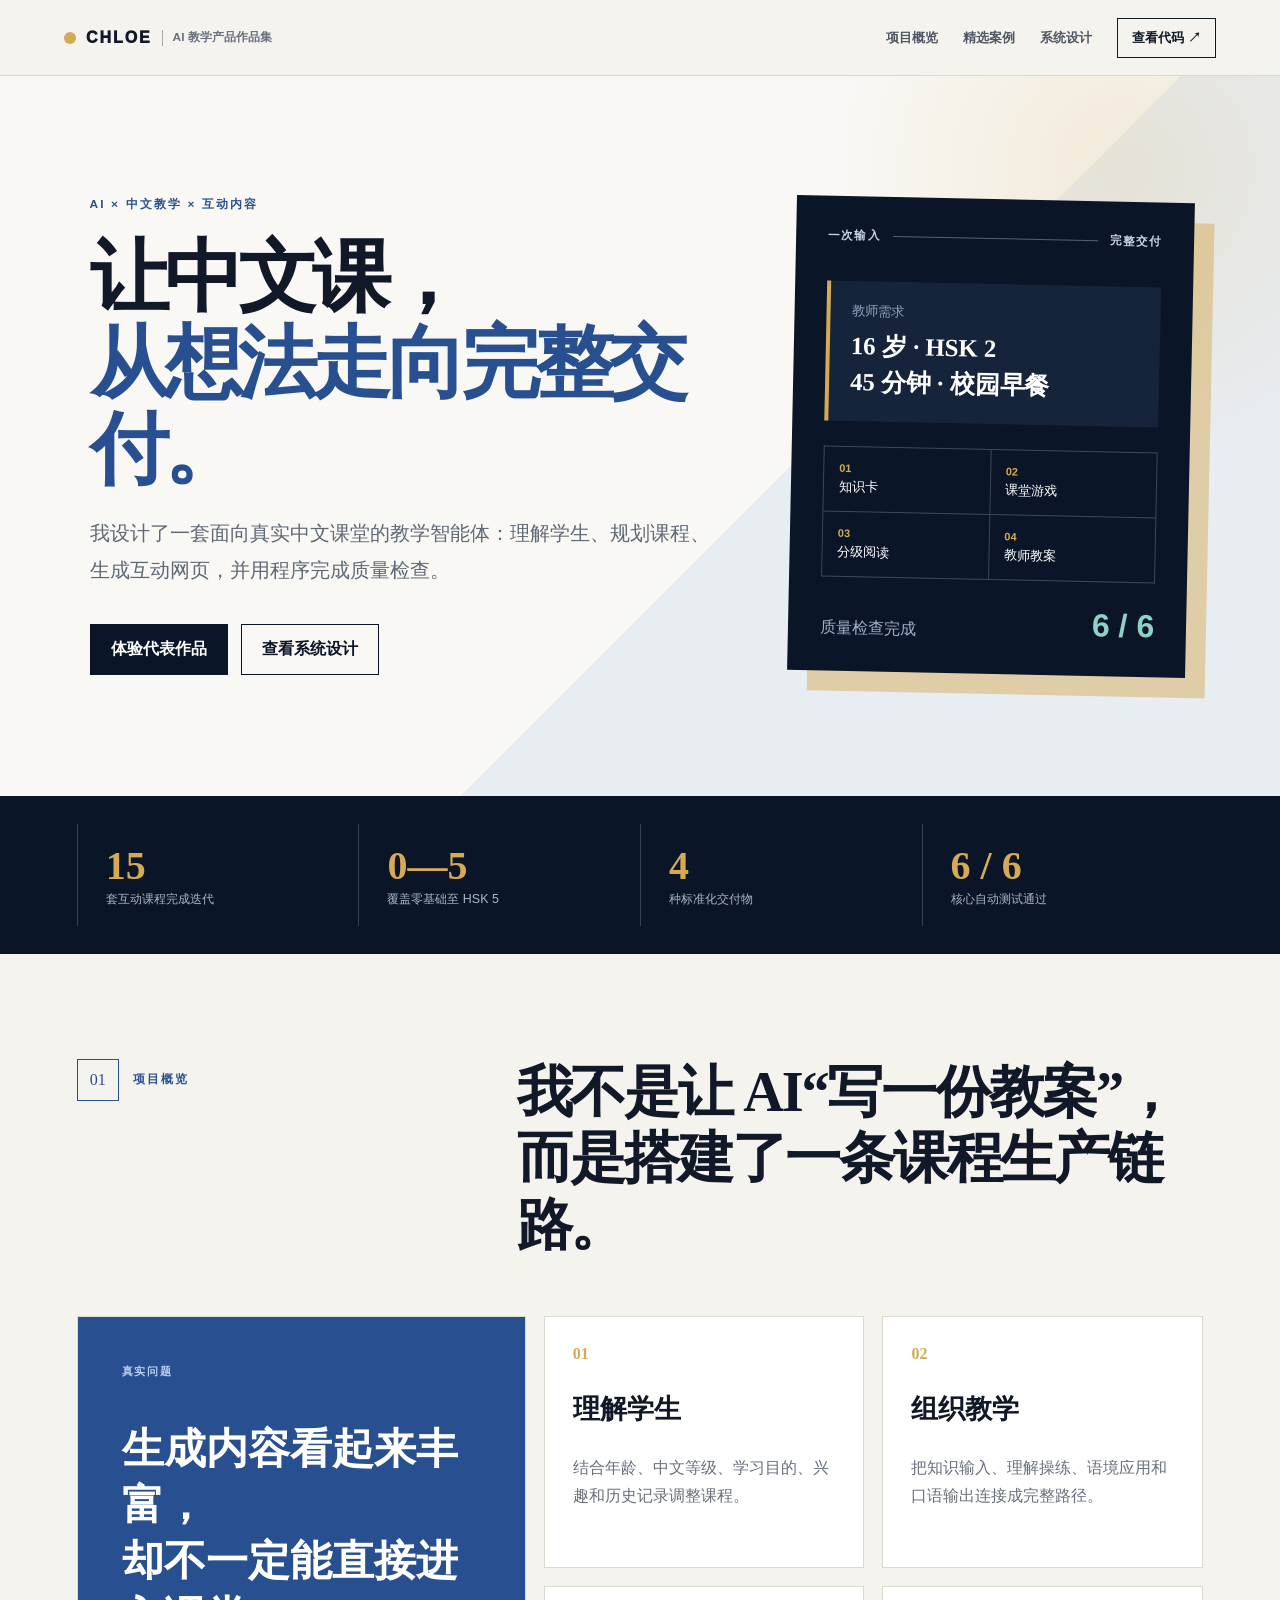
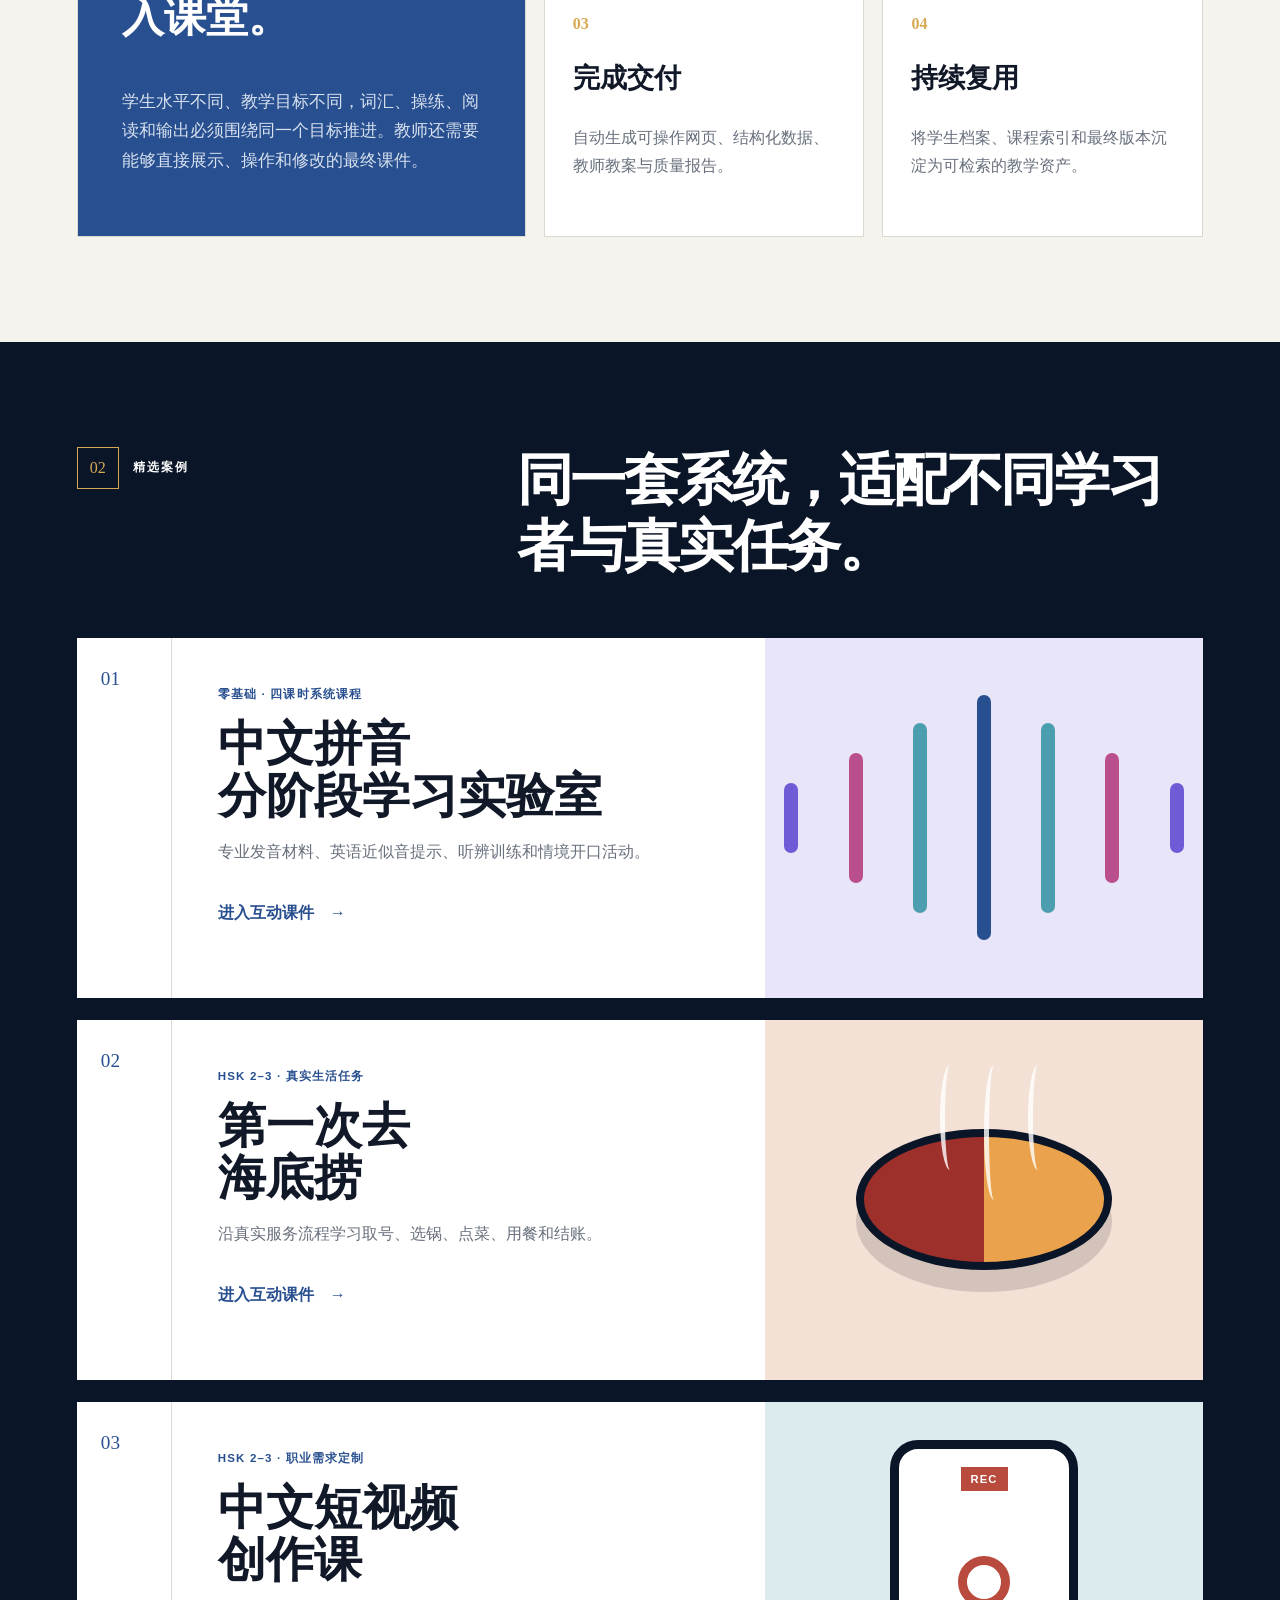
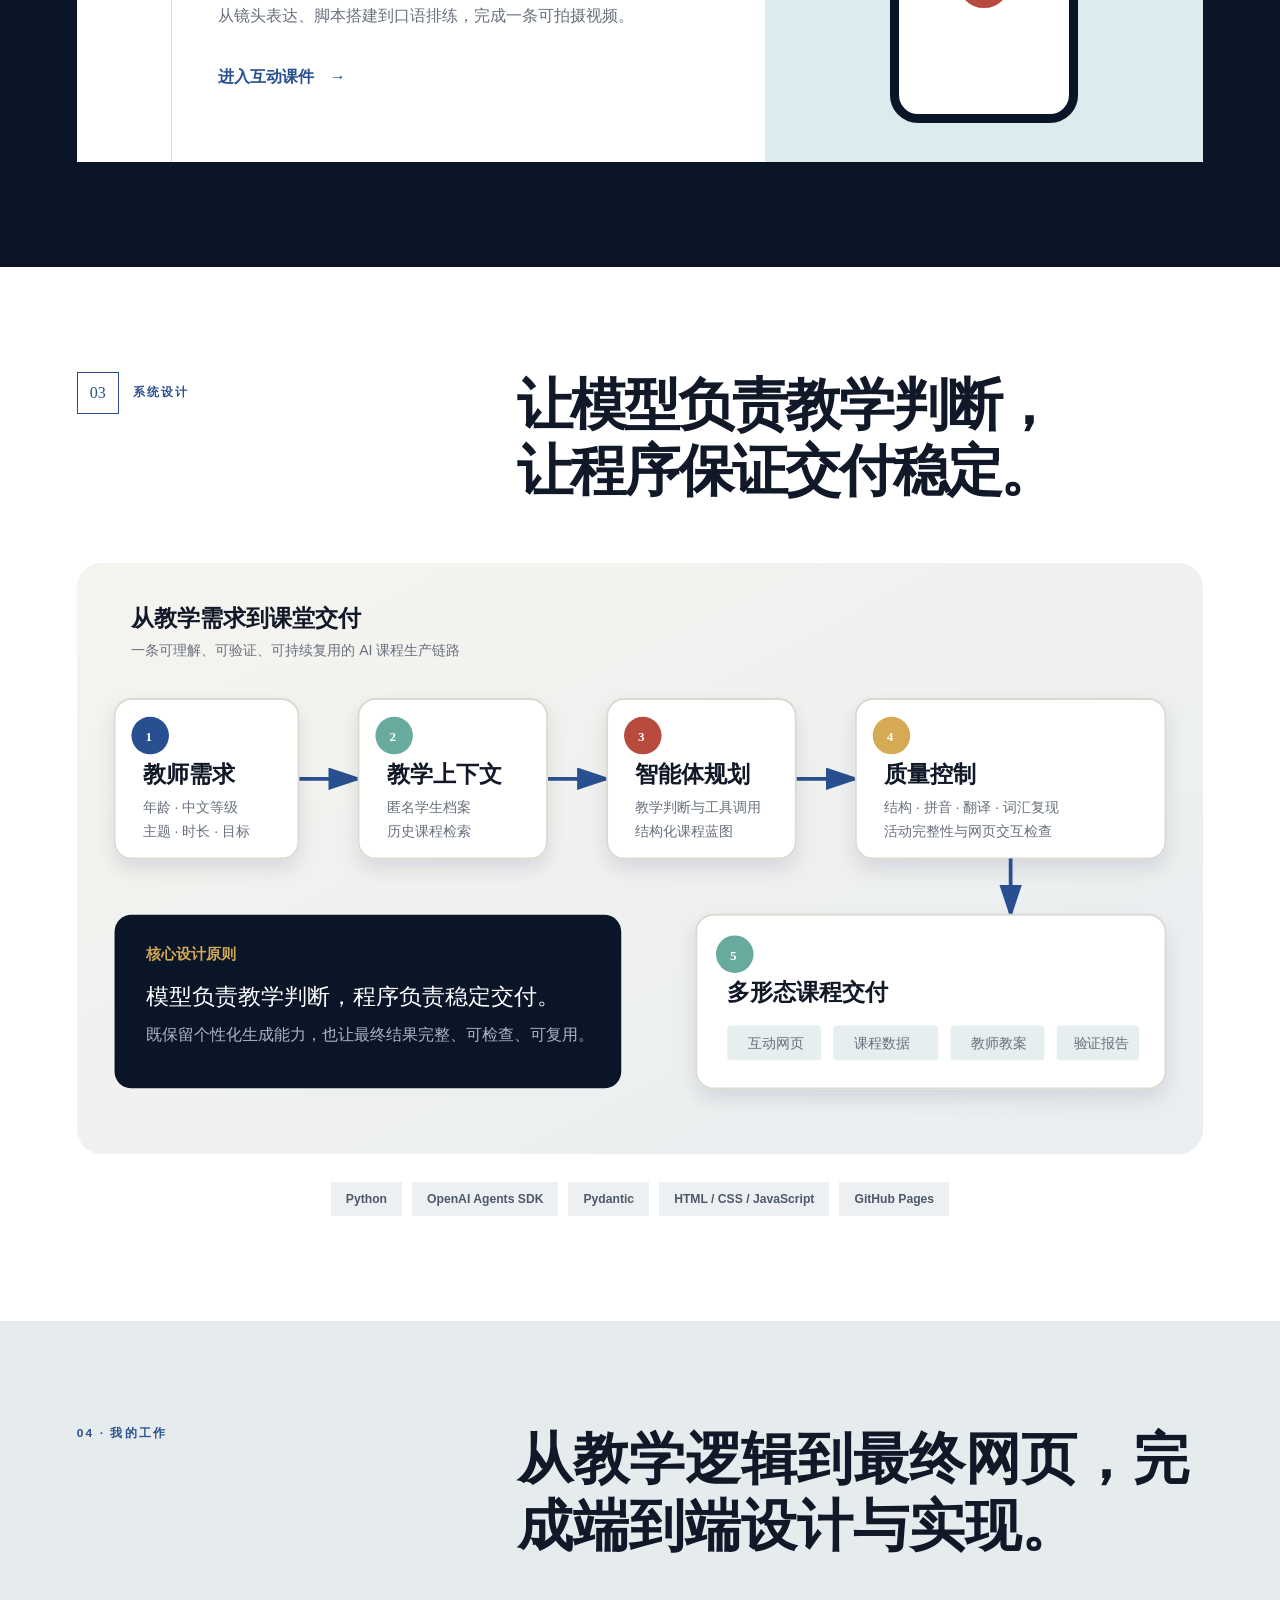
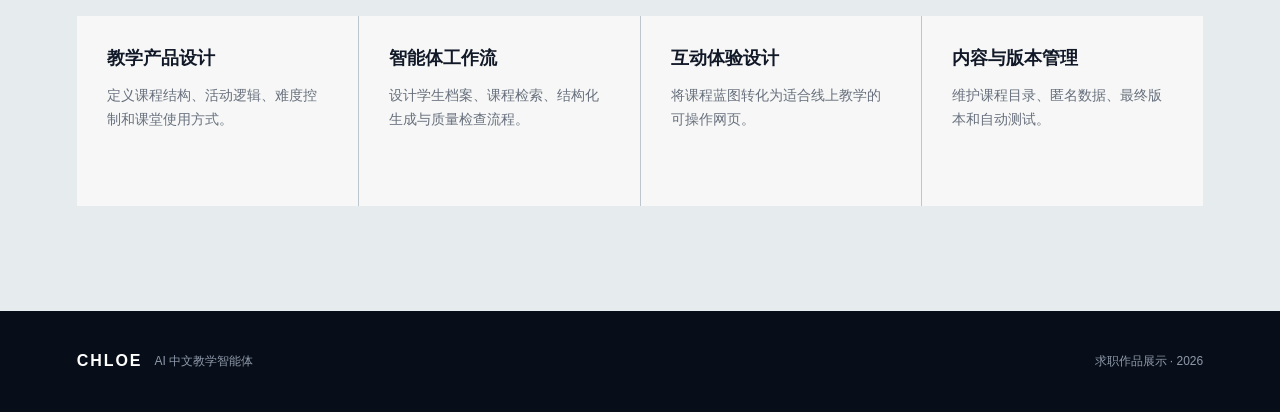
==== commit e500b704: "Remove public display principles section" ====
--- a/index.html
+++ b/index.html
@@ -113,10 +113,6 @@
       </div>
     </section>
 
-    <section class="privacy">
-      <div><span>公开展示原则</span><h2>展示方法与成果，保护学生和核心资产。</h2></div>
-      <ul><li>仅使用虚构学生样例</li><li>不公开 API 密钥与私人记录</li><li>不公开完整生产提示词</li><li>完整课件库保留在私有仓库</li></ul>
-    </section>
   </main>
 
   <footer><div><b>CHLOE</b><span>AI 中文教学智能体</span></div><p>求职作品展示 · 2026</p></footer>
--- a/portfolio.css
+++ b/portfolio.css
@@ -1 +1 @@
-:root{--ink:#111827;--navy:#0b1528;--blue:#284f8f;--paper:#f5f3ee;--white:#fff;--gold:#d6aa55;--jade:#69aa9f;--red:#b84a3e;--muted:#68707d;--line:#dcd9d1}*{box-sizing:border-box}html{scroll-behavior:smooth}body{margin:0;background:var(--paper);color:var(--ink);font-family:Inter,"Avenir Next","PingFang SC","Microsoft YaHei",sans-serif}.topbar{height:76px;padding:0 clamp(22px,5vw,76px);display:flex;align-items:center;justify-content:space-between;background:rgba(245,243,238,.94);border-bottom:1px solid var(--line);backdrop-filter:blur(14px);position:sticky;top:0;z-index:30}.brand{display:flex;align-items:center;gap:10px;color:var(--ink);text-decoration:none}.brand i{width:12px;height:12px;border-radius:50%;background:var(--gold)}.brand span{font-weight:1000;letter-spacing:.12em}.brand b{padding-left:10px;border-left:1px solid #aaa;font-size:.74rem;color:var(--muted)}nav{display:flex;align-items:center;gap:25px}nav a{color:#505764;text-decoration:none;font-size:.83rem;font-weight:700}.github{padding:10px 14px;border:1px solid var(--ink);color:var(--ink)}.hero{min-height:720px;padding:100px clamp(25px,7vw,110px);display:grid;grid-template-columns:1.22fr .78fr;align-items:center;gap:80px;background:radial-gradient(circle at 88% 13%,rgba(214,170,85,.18),transparent 23%),linear-gradient(135deg,#f9f8f5 0 59%,#e8edf2 59%)}.overline,.section-head p,.role header>span{margin:0;color:var(--blue);font-size:.74rem;font-weight:900;letter-spacing:.18em}.hero h1{font-family:"Songti SC","STSong",serif;font-size:clamp(3.7rem,6.2vw,7rem);font-weight:700;line-height:1.08;letter-spacing:-.06em;margin:.28em 0}.hero h1 em{font-style:normal;color:var(--blue)}.lead{max-width:770px;color:#5f6875;font-size:1.22rem;line-height:1.9}.hero-actions{display:flex;gap:13px;margin-top:35px}.hero-actions a{padding:14px 20px;text-decoration:none;font-weight:800;border:1px solid var(--navy)}.primary{background:var(--navy);color:#fff}.secondary{color:var(--navy);background:transparent}.hero-showcase{background:var(--navy);color:#fff;padding:32px;box-shadow:20px 20px 0 rgba(214,170,85,.48);transform:rotate(1.2deg)}.showcase-head{display:flex;align-items:center;gap:12px;color:#cbd5e3;font-size:.72rem;font-weight:900;letter-spacing:.1em}.showcase-head i{height:1px;flex:1;background:#526079}.brief{margin:38px 0 25px;padding:21px;background:#16243b;border-left:4px solid var(--gold)}.brief small,.brief strong{display:block}.brief small{color:#8fa0ba;margin-bottom:8px}.brief strong{font-family:"Songti SC","STSong",serif;font-size:1.55rem;line-height:1.45}.delivery-grid{display:grid;grid-template-columns:1fr 1fr;border-top:1px solid #3b485c;border-left:1px solid #3b485c}.delivery-grid span{padding:15px;border-right:1px solid #3b485c;border-bottom:1px solid #3b485c;font-size:.82rem}.delivery-grid b{display:block;color:var(--gold);font-size:.68rem;margin-bottom:4px}.quality{display:flex;justify-content:space-between;align-items:end;margin-top:25px;color:#9fb0c7}.quality b{font-size:2rem;color:#8dd2c6}.impact{display:grid;grid-template-columns:repeat(4,1fr);padding:28px clamp(20px,6vw,90px);background:var(--navy);color:#fff}.impact article{padding:18px 28px;border-left:1px solid #344056}.impact strong{display:block;color:var(--gold);font-family:"Songti SC","STSong",serif;font-size:2.5rem}.impact span{font-size:.78rem;color:#acb6c7}.section{padding:105px clamp(22px,6vw,92px)}.section-head{display:grid;grid-template-columns:.7fr 1.3fr;gap:70px;align-items:start;margin-bottom:58px}.section-head>div{display:flex;align-items:center;gap:14px}.section-head>div span{display:grid;place-items:center;width:42px;height:42px;border:1px solid var(--blue);color:var(--blue);font-family:Georgia,serif}.section-head h2{font-family:"Songti SC","STSong",serif;font-size:clamp(2.5rem,4.4vw,4.7rem);line-height:1.18;margin:0;letter-spacing:-.04em}.problem-grid{display:grid;grid-template-columns:1.4fr 1fr 1fr;gap:18px}.problem-grid article{min-height:240px;padding:28px;background:#fff;border:1px solid var(--line)}.problem-grid .problem-main{grid-row:span 2;min-height:498px;padding:44px;background:var(--blue);color:#fff}.problem-main>span{color:#bbd0f1;font-size:.7rem;letter-spacing:.15em;font-weight:900}.problem-grid h3{font-family:"Songti SC","STSong",serif;font-size:1.7rem;line-height:1.35}.problem-main h3{font-size:2.6rem}.problem-grid p{color:var(--muted);line-height:1.75}.problem-main p{color:#d7e1ef;font-size:1.05rem}.problem-grid article>b{color:var(--gold);font-family:Georgia,serif}.cases{background:var(--navy)}.section-head.light h2,.section-head.light p{color:#fff}.section-head.light>div span{border-color:var(--gold);color:var(--gold)}.case-list{display:grid;gap:22px}.case-card{min-height:360px;display:grid;grid-template-columns:95px 1.15fr .85fr;align-items:stretch;overflow:hidden;background:#fff;color:var(--ink);text-decoration:none;transition:.25s}.case-card:hover{transform:translateY(-5px);box-shadow:0 22px 55px #0005}.case-no{padding:30px 24px;border-right:1px solid var(--line);font-family:Georgia,serif;font-size:1.2rem;color:var(--blue)}.case-copy{padding:46px}.case-copy>span{color:var(--blue);font-size:.72rem;font-weight:900;letter-spacing:.1em}.case-copy h3{font-family:"Songti SC","STSong",serif;font-size:3rem;line-height:1.08;margin:16px 0}.case-copy p{max-width:580px;color:var(--muted);line-height:1.7}.case-copy b{display:block;margin-top:38px;color:var(--blue)}.case-art{position:relative;display:grid;place-items:center;overflow:hidden}.pinyin .case-art{background:#e9e5f9}.hotpot .case-art{background:#f3e1d6}.creator .case-art{background:#dcebed}.waves{grid-auto-flow:column;gap:11px}.waves i{width:14px;height:70px;background:#6e5bd5;border-radius:20px}.waves i:nth-child(2),.waves i:nth-child(6){height:130px;background:#ba4f8d}.waves i:nth-child(3),.waves i:nth-child(5){height:190px;background:#4b9eae}.waves i:nth-child(4){height:245px;background:var(--blue)}.bowl:before{content:"";width:240px;height:125px;border:8px solid var(--navy);border-radius:50%;background:linear-gradient(90deg,#9d302b 50%,#eaa24d 50%);box-shadow:0 22px 0 #0002}.bowl i{position:absolute;width:20px;height:105px;top:45px;border-left:5px solid #fff;border-radius:50%;opacity:.8}.bowl i:nth-child(1){left:40%}.bowl i:nth-child(2){left:50%;height:135px}.bowl i:nth-child(3){left:60%}.camera:before{content:"";width:170px;height:265px;border:9px solid var(--navy);border-radius:28px;background:#fff}.camera i{position:absolute;width:52px;height:52px;border:9px solid var(--red);border-radius:50%}.camera span{position:absolute;top:65px;padding:6px 10px;background:var(--red);color:#fff;font-size:.7rem;font-weight:900;letter-spacing:.1em}.system{background:#fff}.system>img{display:block;width:min(1200px,100%);margin:auto}.tech-row{display:flex;flex-wrap:wrap;justify-content:center;gap:10px;margin-top:28px}.tech-row span{padding:10px 15px;background:#edf0f3;color:#4e5968;font-size:.76rem;font-weight:800}.role{background:#e6ebee}.role header{display:grid;grid-template-columns:.7fr 1.3fr;gap:70px}.role header h2{font-family:"Songti SC","STSong",serif;font-size:3.5rem;line-height:1.2;margin:0}.role-grid{display:grid;grid-template-columns:repeat(4,1fr);gap:1px;margin-top:55px;background:#bdc6cc}.role-grid article{padding:30px;background:#f6f7f6;min-height:190px}.role-grid b{font-size:1.1rem}.role-grid p{color:var(--muted);line-height:1.7;font-size:.88rem}.privacy{padding:78px clamp(22px,7vw,110px);display:grid;grid-template-columns:1.2fr .8fr;gap:80px;background:#d4b46e;color:#181512}.privacy>div>span{font-size:.72rem;font-weight:900;letter-spacing:.15em}.privacy h2{font-family:"Songti SC","STSong",serif;font-size:3.2rem;line-height:1.18;margin:15px 0}.privacy ul{list-style:none;margin:0;padding:0;align-self:center}.privacy li{padding:14px 0;border-bottom:1px solid #88723e;font-weight:800}.privacy li:before{content:"✓";margin-right:12px}footer{padding:30px clamp(22px,6vw,90px);display:flex;justify-content:space-between;align-items:center;background:#080e19;color:#fff}footer div{display:flex;gap:12px;align-items:center}footer b{letter-spacing:.12em}footer span,footer p{color:#8e99aa;font-size:.75rem}@media(max-width:950px){nav a:not(.github){display:none}.hero{grid-template-columns:1fr}.hero-showcase{max-width:620px}.impact{grid-template-columns:1fr 1fr}.problem-grid{grid-template-columns:1fr 1fr}.problem-main{grid-column:1/-1!important;grid-row:auto!important}.case-card{grid-template-columns:70px 1fr}.case-art{display:none}.role header,.privacy,.section-head{grid-template-columns:1fr}.role-grid{grid-template-columns:1fr 1fr}}@media(max-width:600px){.brand b{display:none}.hero{padding:70px 18px;min-height:auto}.hero h1{font-size:3.3rem}.hero-actions{flex-direction:column}.impact{grid-template-columns:1fr 1fr;padding:15px}.impact article{padding:14px}.section{padding:75px 16px}.problem-grid{grid-template-columns:1fr}.case-card{grid-template-columns:55px 1fr}.case-copy{padding:30px 22px}.case-copy h3{font-size:2.2rem}.role-grid{grid-template-columns:1fr}.privacy{padding:65px 20px}.privacy h2{font-size:2.5rem}footer{display:grid;gap:8px}}
+:root{--ink:#111827;--navy:#0b1528;--blue:#284f8f;--paper:#f5f3ee;--white:#fff;--gold:#d6aa55;--jade:#69aa9f;--red:#b84a3e;--muted:#68707d;--line:#dcd9d1}*{box-sizing:border-box}html{scroll-behavior:smooth}body{margin:0;background:var(--paper);color:var(--ink);font-family:Inter,"Avenir Next","PingFang SC","Microsoft YaHei",sans-serif}.topbar{height:76px;padding:0 clamp(22px,5vw,76px);display:flex;align-items:center;justify-content:space-between;background:rgba(245,243,238,.94);border-bottom:1px solid var(--line);backdrop-filter:blur(14px);position:sticky;top:0;z-index:30}.brand{display:flex;align-items:center;gap:10px;color:var(--ink);text-decoration:none}.brand i{width:12px;height:12px;border-radius:50%;background:var(--gold)}.brand span{font-weight:1000;letter-spacing:.12em}.brand b{padding-left:10px;border-left:1px solid #aaa;font-size:.74rem;color:var(--muted)}nav{display:flex;align-items:center;gap:25px}nav a{color:#505764;text-decoration:none;font-size:.83rem;font-weight:700}.github{padding:10px 14px;border:1px solid var(--ink);color:var(--ink)}.hero{min-height:720px;padding:100px clamp(25px,7vw,110px);display:grid;grid-template-columns:1.22fr .78fr;align-items:center;gap:80px;background:radial-gradient(circle at 88% 13%,rgba(214,170,85,.18),transparent 23%),linear-gradient(135deg,#f9f8f5 0 59%,#e8edf2 59%)}.overline,.section-head p,.role header>span{margin:0;color:var(--blue);font-size:.74rem;font-weight:900;letter-spacing:.18em}.hero h1{font-family:"Songti SC","STSong",serif;font-size:clamp(3.7rem,6.2vw,7rem);font-weight:700;line-height:1.08;letter-spacing:-.06em;margin:.28em 0}.hero h1 em{font-style:normal;color:var(--blue)}.lead{max-width:770px;color:#5f6875;font-size:1.22rem;line-height:1.9}.hero-actions{display:flex;gap:13px;margin-top:35px}.hero-actions a{padding:14px 20px;text-decoration:none;font-weight:800;border:1px solid var(--navy)}.primary{background:var(--navy);color:#fff}.secondary{color:var(--navy);background:transparent}.hero-showcase{background:var(--navy);color:#fff;padding:32px;box-shadow:20px 20px 0 rgba(214,170,85,.48);transform:rotate(1.2deg)}.showcase-head{display:flex;align-items:center;gap:12px;color:#cbd5e3;font-size:.72rem;font-weight:900;letter-spacing:.1em}.showcase-head i{height:1px;flex:1;background:#526079}.brief{margin:38px 0 25px;padding:21px;background:#16243b;border-left:4px solid var(--gold)}.brief small,.brief strong{display:block}.brief small{color:#8fa0ba;margin-bottom:8px}.brief strong{font-family:"Songti SC","STSong",serif;font-size:1.55rem;line-height:1.45}.delivery-grid{display:grid;grid-template-columns:1fr 1fr;border-top:1px solid #3b485c;border-left:1px solid #3b485c}.delivery-grid span{padding:15px;border-right:1px solid #3b485c;border-bottom:1px solid #3b485c;font-size:.82rem}.delivery-grid b{display:block;color:var(--gold);font-size:.68rem;margin-bottom:4px}.quality{display:flex;justify-content:space-between;align-items:end;margin-top:25px;color:#9fb0c7}.quality b{font-size:2rem;color:#8dd2c6}.impact{display:grid;grid-template-columns:repeat(4,1fr);padding:28px clamp(20px,6vw,90px);background:var(--navy);color:#fff}.impact article{padding:18px 28px;border-left:1px solid #344056}.impact strong{display:block;color:var(--gold);font-family:"Songti SC","STSong",serif;font-size:2.5rem}.impact span{font-size:.78rem;color:#acb6c7}.section{padding:105px clamp(22px,6vw,92px)}.section-head{display:grid;grid-template-columns:.7fr 1.3fr;gap:70px;align-items:start;margin-bottom:58px}.section-head>div{display:flex;align-items:center;gap:14px}.section-head>div span{display:grid;place-items:center;width:42px;height:42px;border:1px solid var(--blue);color:var(--blue);font-family:Georgia,serif}.section-head h2{font-family:"Songti SC","STSong",serif;font-size:clamp(2.5rem,4.4vw,4.7rem);line-height:1.18;margin:0;letter-spacing:-.04em}.problem-grid{display:grid;grid-template-columns:1.4fr 1fr 1fr;gap:18px}.problem-grid article{min-height:240px;padding:28px;background:#fff;border:1px solid var(--line)}.problem-grid .problem-main{grid-row:span 2;min-height:498px;padding:44px;background:var(--blue);color:#fff}.problem-main>span{color:#bbd0f1;font-size:.7rem;letter-spacing:.15em;font-weight:900}.problem-grid h3{font-family:"Songti SC","STSong",serif;font-size:1.7rem;line-height:1.35}.problem-main h3{font-size:2.6rem}.problem-grid p{color:var(--muted);line-height:1.75}.problem-main p{color:#d7e1ef;font-size:1.05rem}.problem-grid article>b{color:var(--gold);font-family:Georgia,serif}.cases{background:var(--navy)}.section-head.light h2,.section-head.light p{color:#fff}.section-head.light>div span{border-color:var(--gold);color:var(--gold)}.case-list{display:grid;gap:22px}.case-card{min-height:360px;display:grid;grid-template-columns:95px 1.15fr .85fr;align-items:stretch;overflow:hidden;background:#fff;color:var(--ink);text-decoration:none;transition:.25s}.case-card:hover{transform:translateY(-5px);box-shadow:0 22px 55px #0005}.case-no{padding:30px 24px;border-right:1px solid var(--line);font-family:Georgia,serif;font-size:1.2rem;color:var(--blue)}.case-copy{padding:46px}.case-copy>span{color:var(--blue);font-size:.72rem;font-weight:900;letter-spacing:.1em}.case-copy h3{font-family:"Songti SC","STSong",serif;font-size:3rem;line-height:1.08;margin:16px 0}.case-copy p{max-width:580px;color:var(--muted);line-height:1.7}.case-copy b{display:block;margin-top:38px;color:var(--blue)}.case-art{position:relative;display:grid;place-items:center;overflow:hidden}.pinyin .case-art{background:#e9e5f9}.hotpot .case-art{background:#f3e1d6}.creator .case-art{background:#dcebed}.waves{grid-auto-flow:column;gap:11px}.waves i{width:14px;height:70px;background:#6e5bd5;border-radius:20px}.waves i:nth-child(2),.waves i:nth-child(6){height:130px;background:#ba4f8d}.waves i:nth-child(3),.waves i:nth-child(5){height:190px;background:#4b9eae}.waves i:nth-child(4){height:245px;background:var(--blue)}.bowl:before{content:"";width:240px;height:125px;border:8px solid var(--navy);border-radius:50%;background:linear-gradient(90deg,#9d302b 50%,#eaa24d 50%);box-shadow:0 22px 0 #0002}.bowl i{position:absolute;width:20px;height:105px;top:45px;border-left:5px solid #fff;border-radius:50%;opacity:.8}.bowl i:nth-child(1){left:40%}.bowl i:nth-child(2){left:50%;height:135px}.bowl i:nth-child(3){left:60%}.camera:before{content:"";width:170px;height:265px;border:9px solid var(--navy);border-radius:28px;background:#fff}.camera i{position:absolute;width:52px;height:52px;border:9px solid var(--red);border-radius:50%}.camera span{position:absolute;top:65px;padding:6px 10px;background:var(--red);color:#fff;font-size:.7rem;font-weight:900;letter-spacing:.1em}.system{background:#fff}.system>img{display:block;width:min(1200px,100%);margin:auto}.tech-row{display:flex;flex-wrap:wrap;justify-content:center;gap:10px;margin-top:28px}.tech-row span{padding:10px 15px;background:#edf0f3;color:#4e5968;font-size:.76rem;font-weight:800}.role{background:#e6ebee}.role header{display:grid;grid-template-columns:.7fr 1.3fr;gap:70px}.role header h2{font-family:"Songti SC","STSong",serif;font-size:3.5rem;line-height:1.2;margin:0}.role-grid{display:grid;grid-template-columns:repeat(4,1fr);gap:1px;margin-top:55px;background:#bdc6cc}.role-grid article{padding:30px;background:#f6f7f6;min-height:190px}.role-grid b{font-size:1.1rem}.role-grid p{color:var(--muted);line-height:1.7;font-size:.88rem}footer{padding:30px clamp(22px,6vw,90px);display:flex;justify-content:space-between;align-items:center;background:#080e19;color:#fff}footer div{display:flex;gap:12px;align-items:center}footer b{letter-spacing:.12em}footer span,footer p{color:#8e99aa;font-size:.75rem}@media(max-width:950px){nav a:not(.github){display:none}.hero{grid-template-columns:1fr}.hero-showcase{max-width:620px}.impact{grid-template-columns:1fr 1fr}.problem-grid{grid-template-columns:1fr 1fr}.problem-main{grid-column:1/-1!important;grid-row:auto!important}.case-card{grid-template-columns:70px 1fr}.case-art{display:none}.role header,.section-head{grid-template-columns:1fr}.role-grid{grid-template-columns:1fr 1fr}}@media(max-width:600px){.brand b{display:none}.hero{padding:70px 18px;min-height:auto}.hero h1{font-size:3.3rem}.hero-actions{flex-direction:column}.impact{grid-template-columns:1fr 1fr;padding:15px}.impact article{padding:14px}.section{padding:75px 16px}.problem-grid{grid-template-columns:1fr}.case-card{grid-template-columns:55px 1fr}.case-copy{padding:30px 22px}.case-copy h3{font-size:2.2rem}.role-grid{grid-template-columns:1fr}footer{display:grid;gap:8px}}
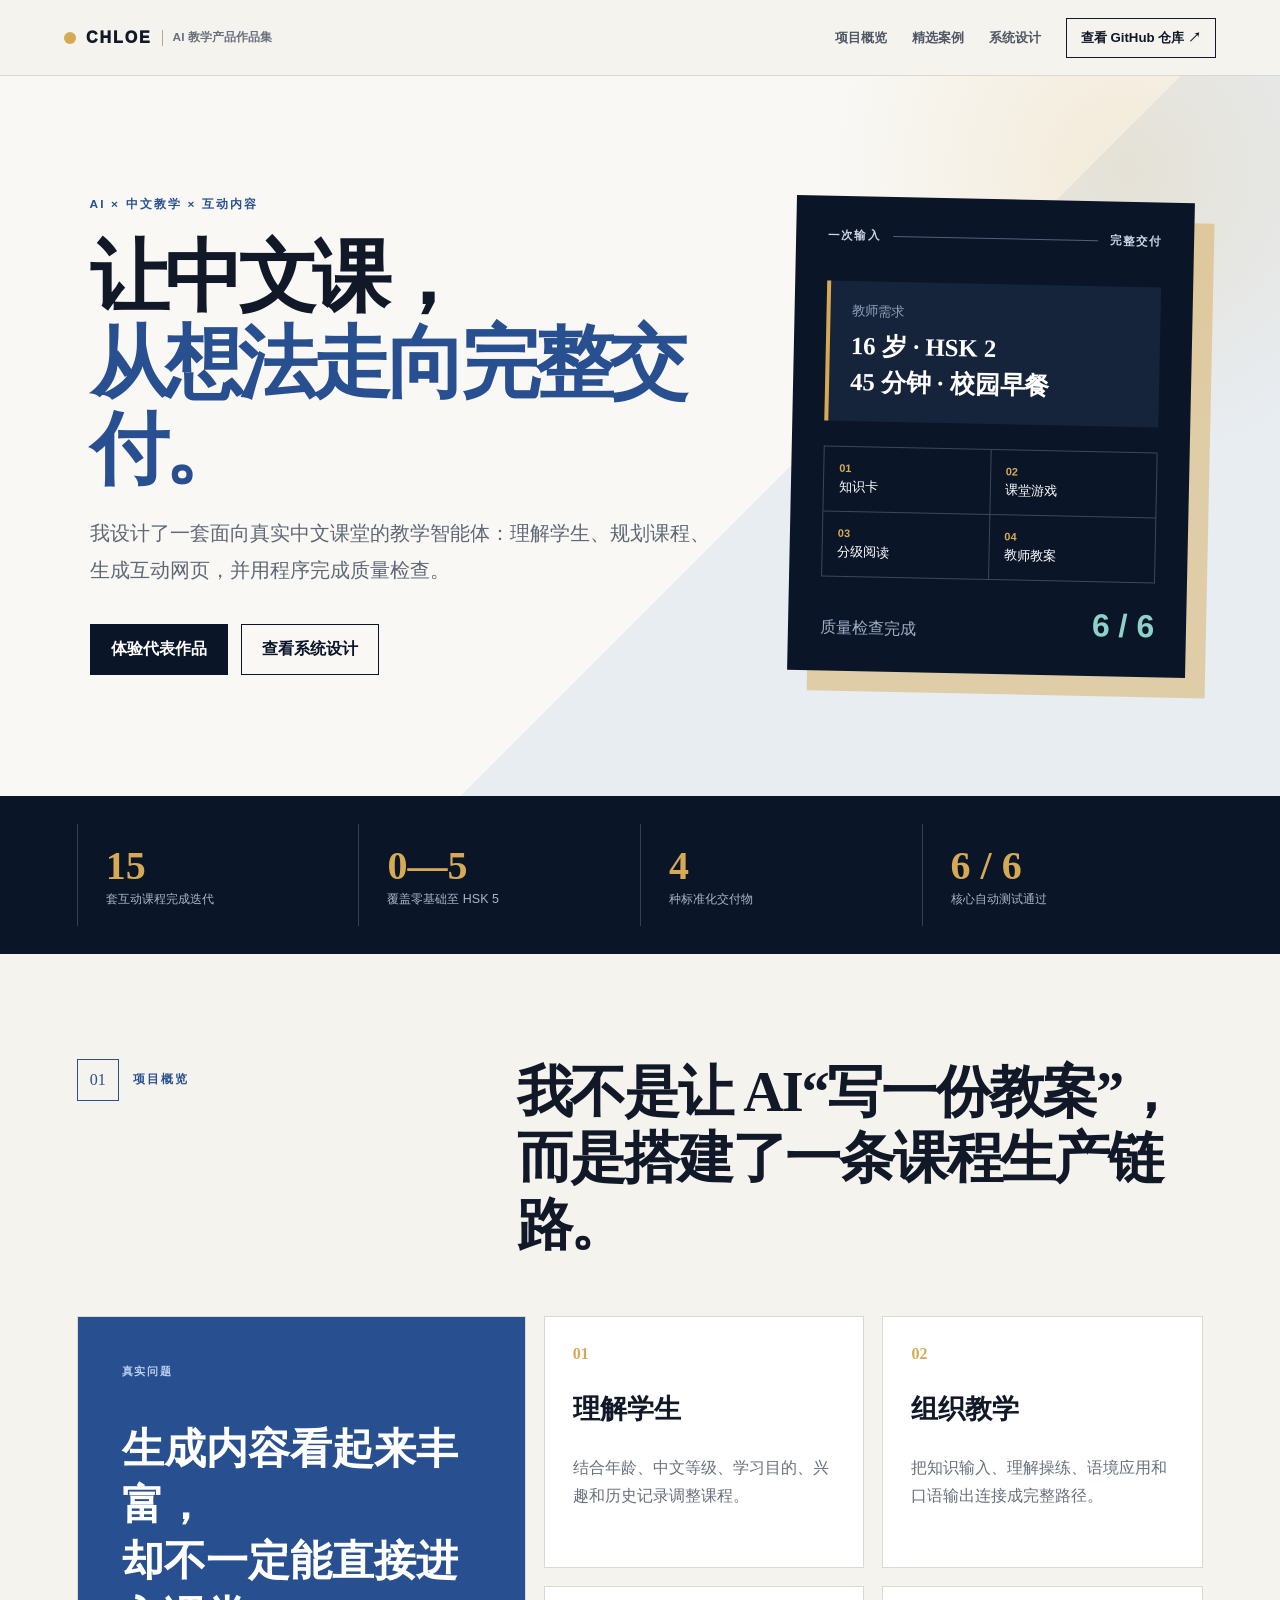
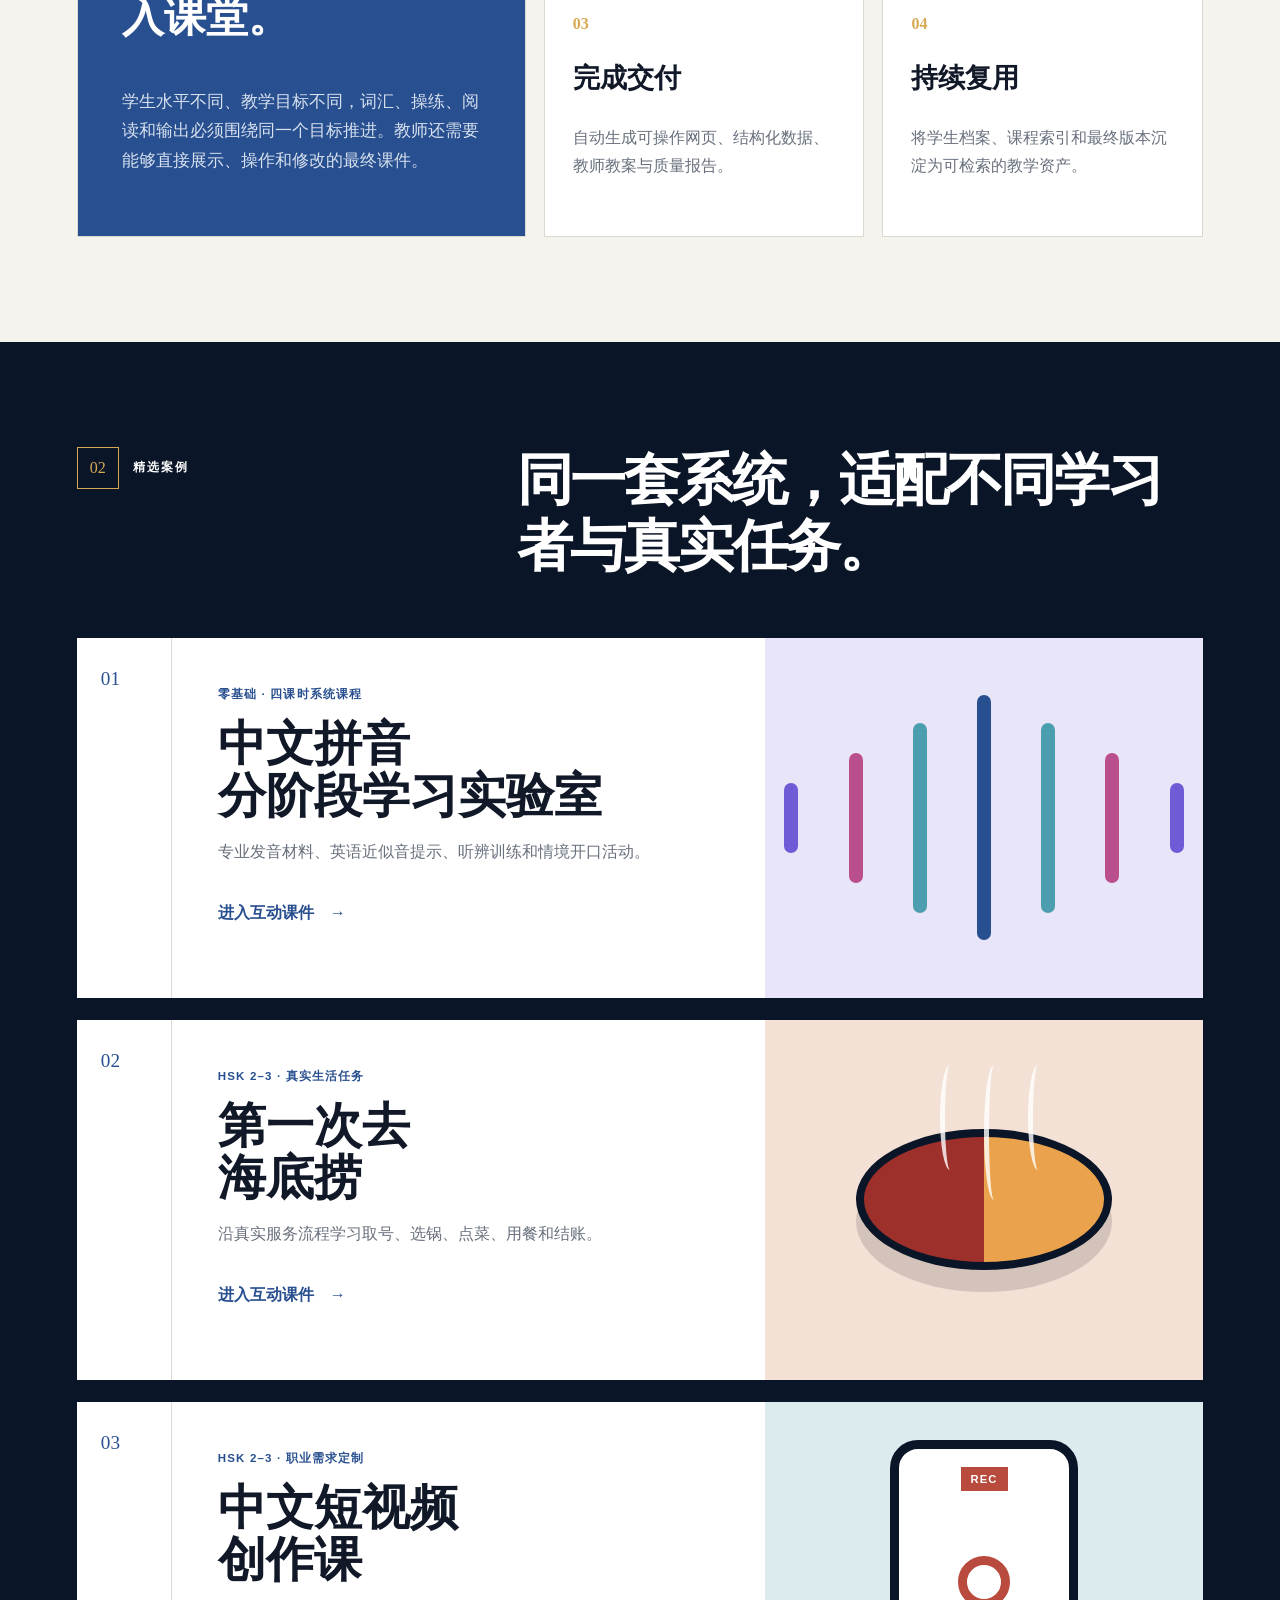
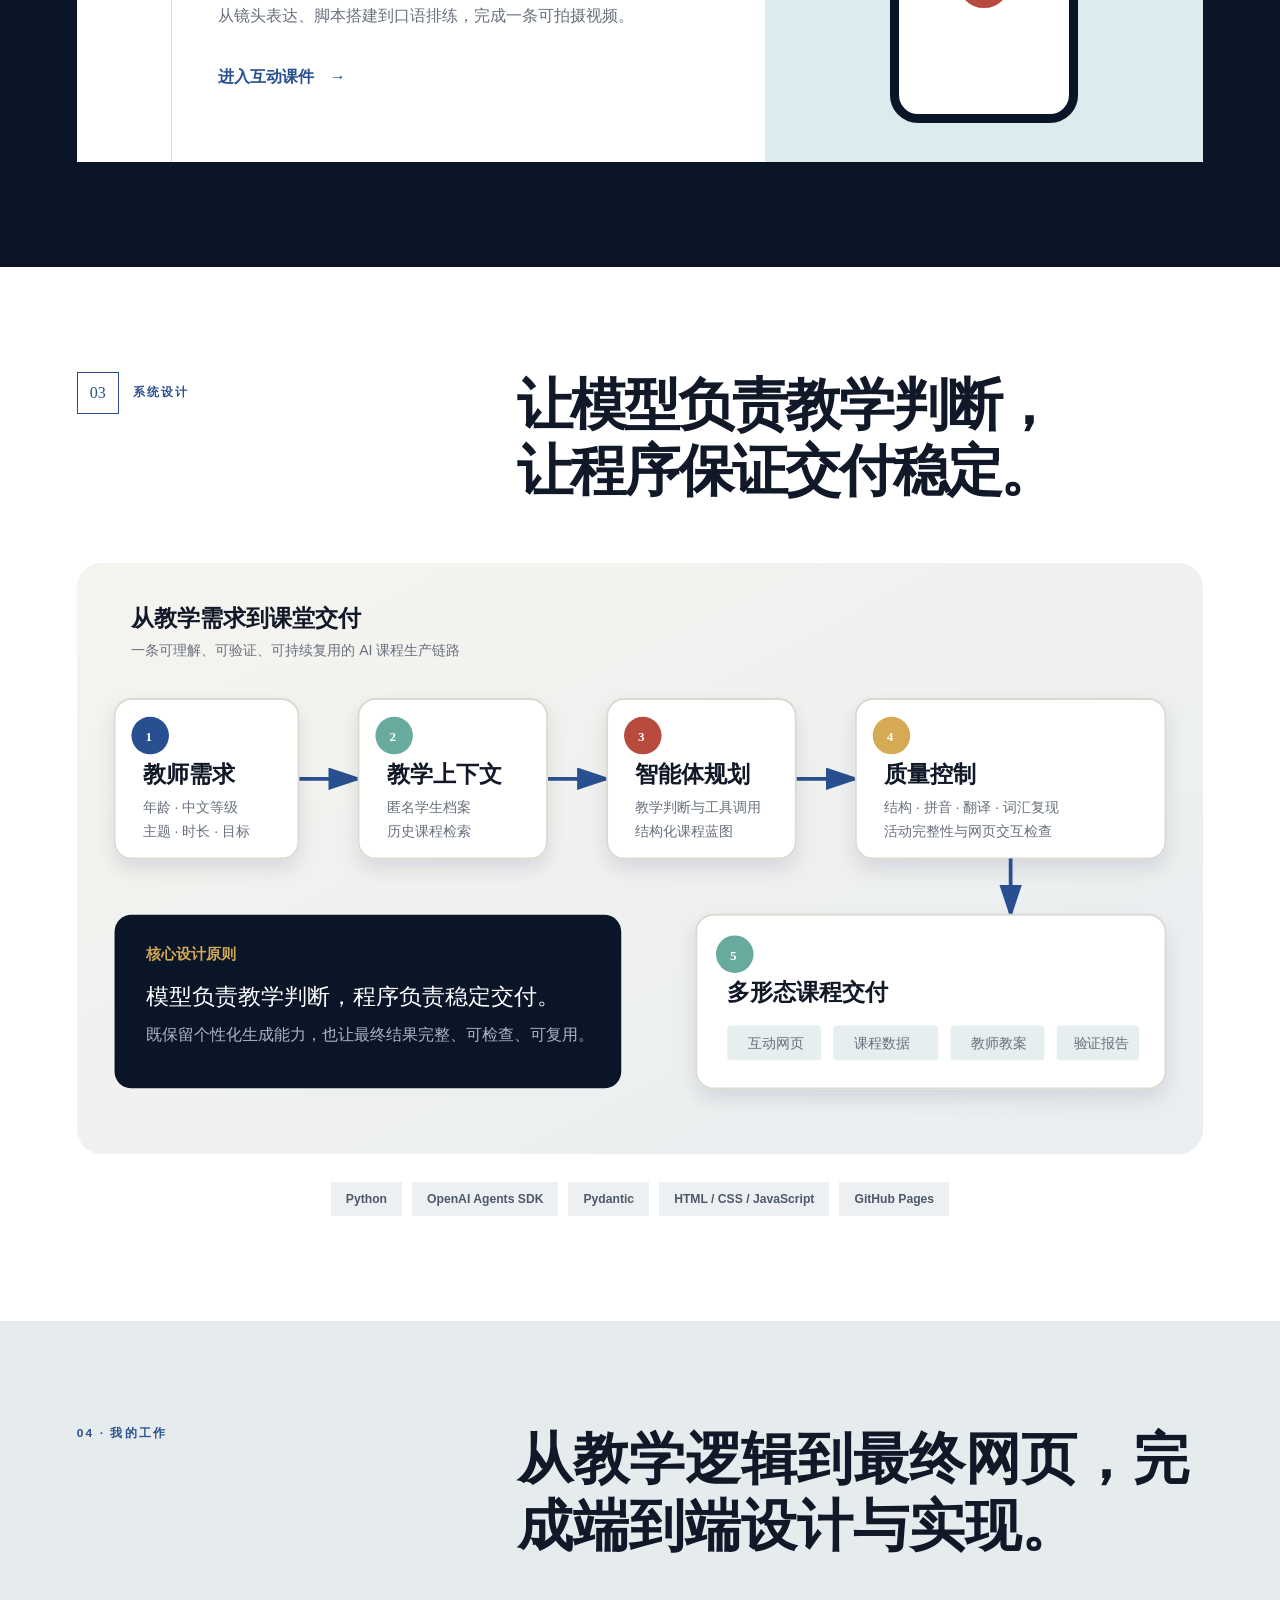
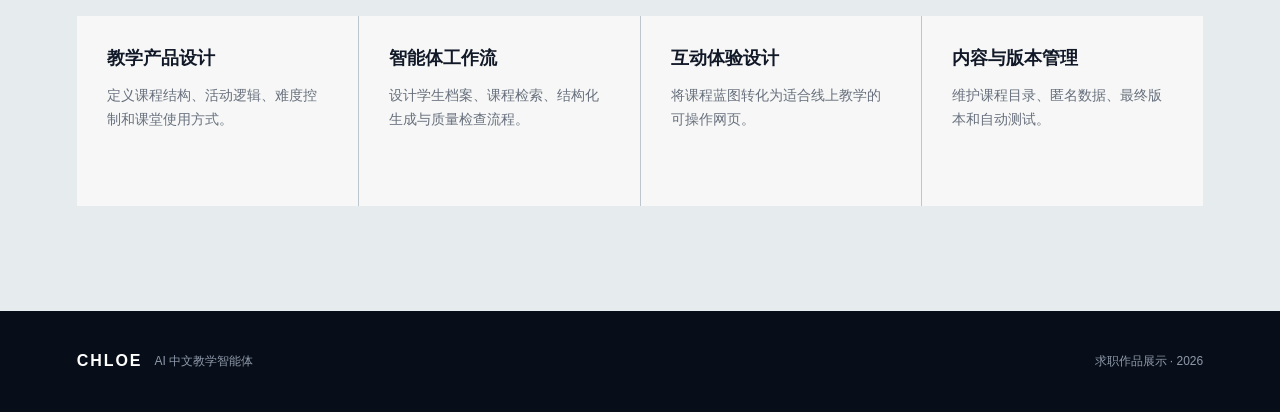
==== commit 6d942bed: "Rename repository link for Chinese recruiters" ====
--- a/index.html
+++ b/index.html
@@ -14,7 +14,7 @@
       <a href="#overview">项目概览</a>
       <a href="#cases">精选案例</a>
       <a href="#system">系统设计</a>
-      <a class="github" href="https://github.com/chloe6723/chloe-ai-teaching-agent-portfolio">查看代码 ↗</a>
+      <a class="github" href="https://github.com/chloe6723/chloe-ai-teaching-agent-portfolio">查看 GitHub 仓库 ↗</a>
     </nav>
   </header>
 
